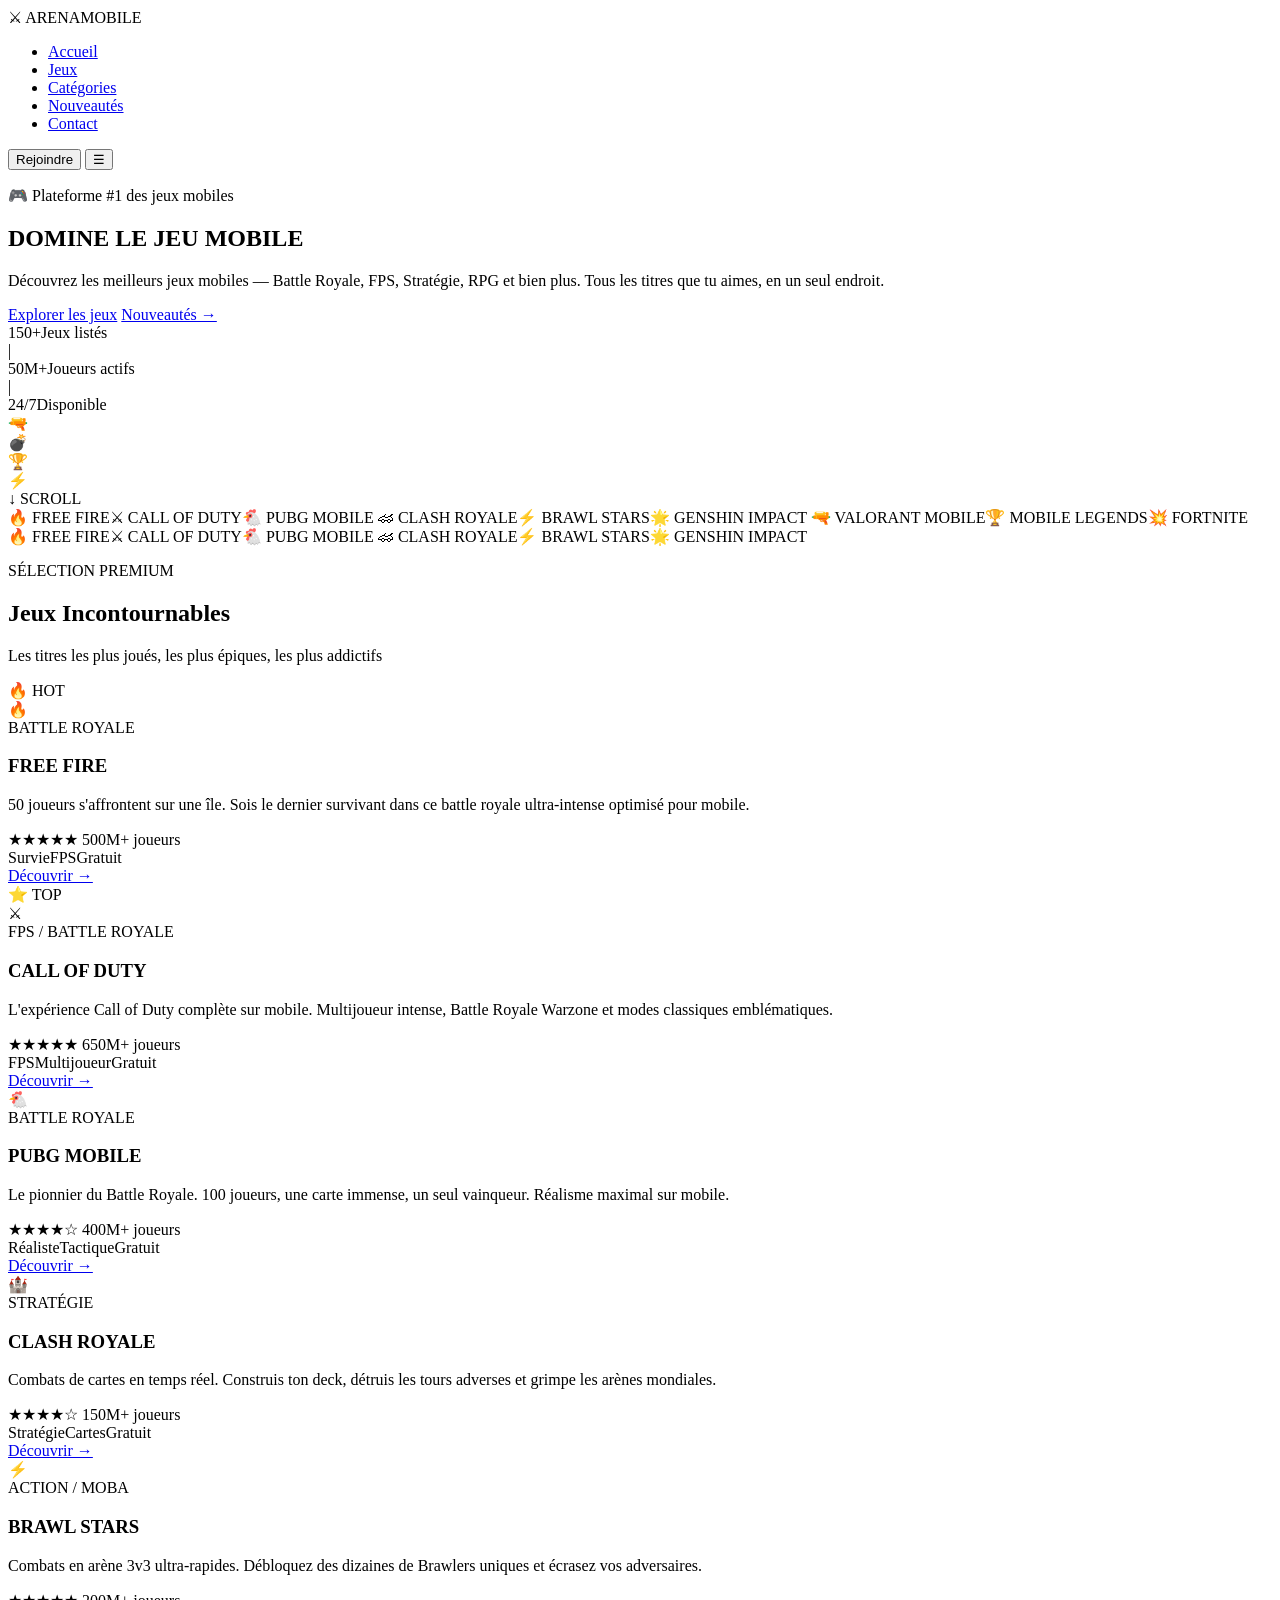
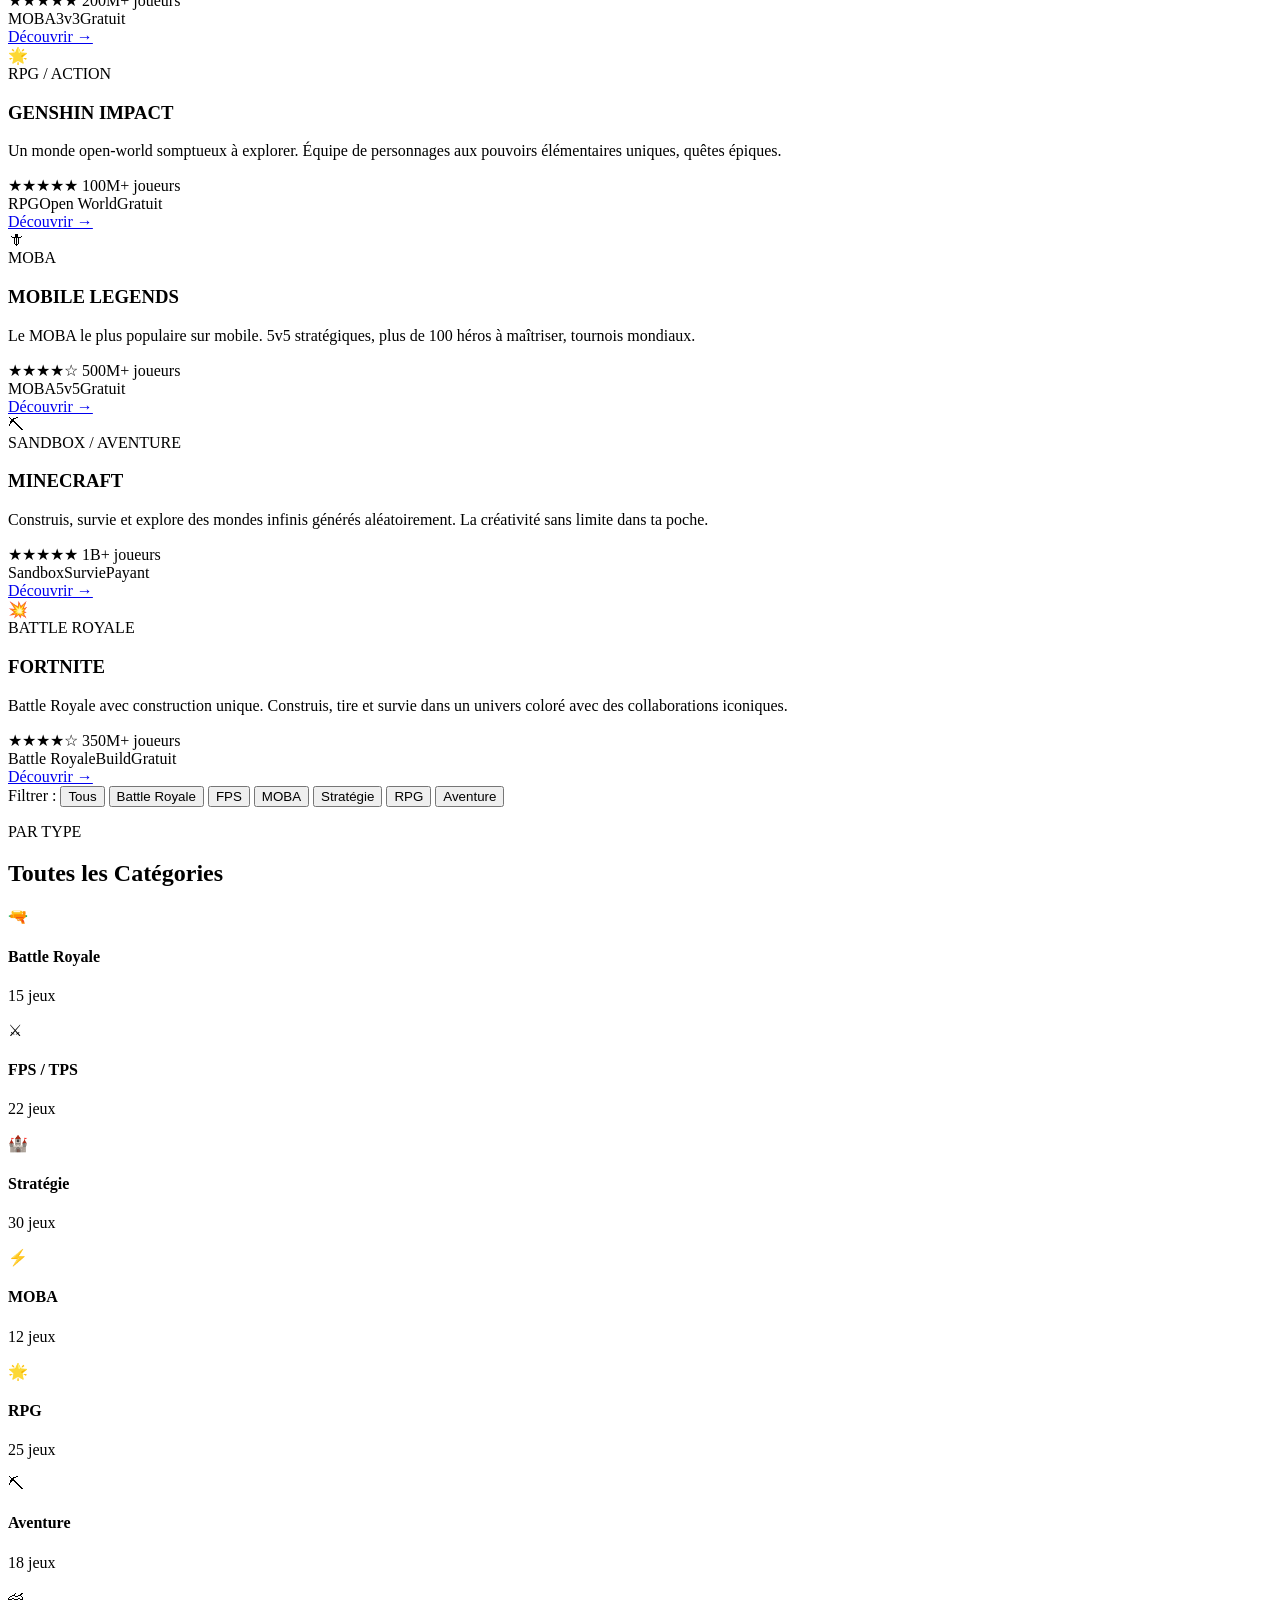
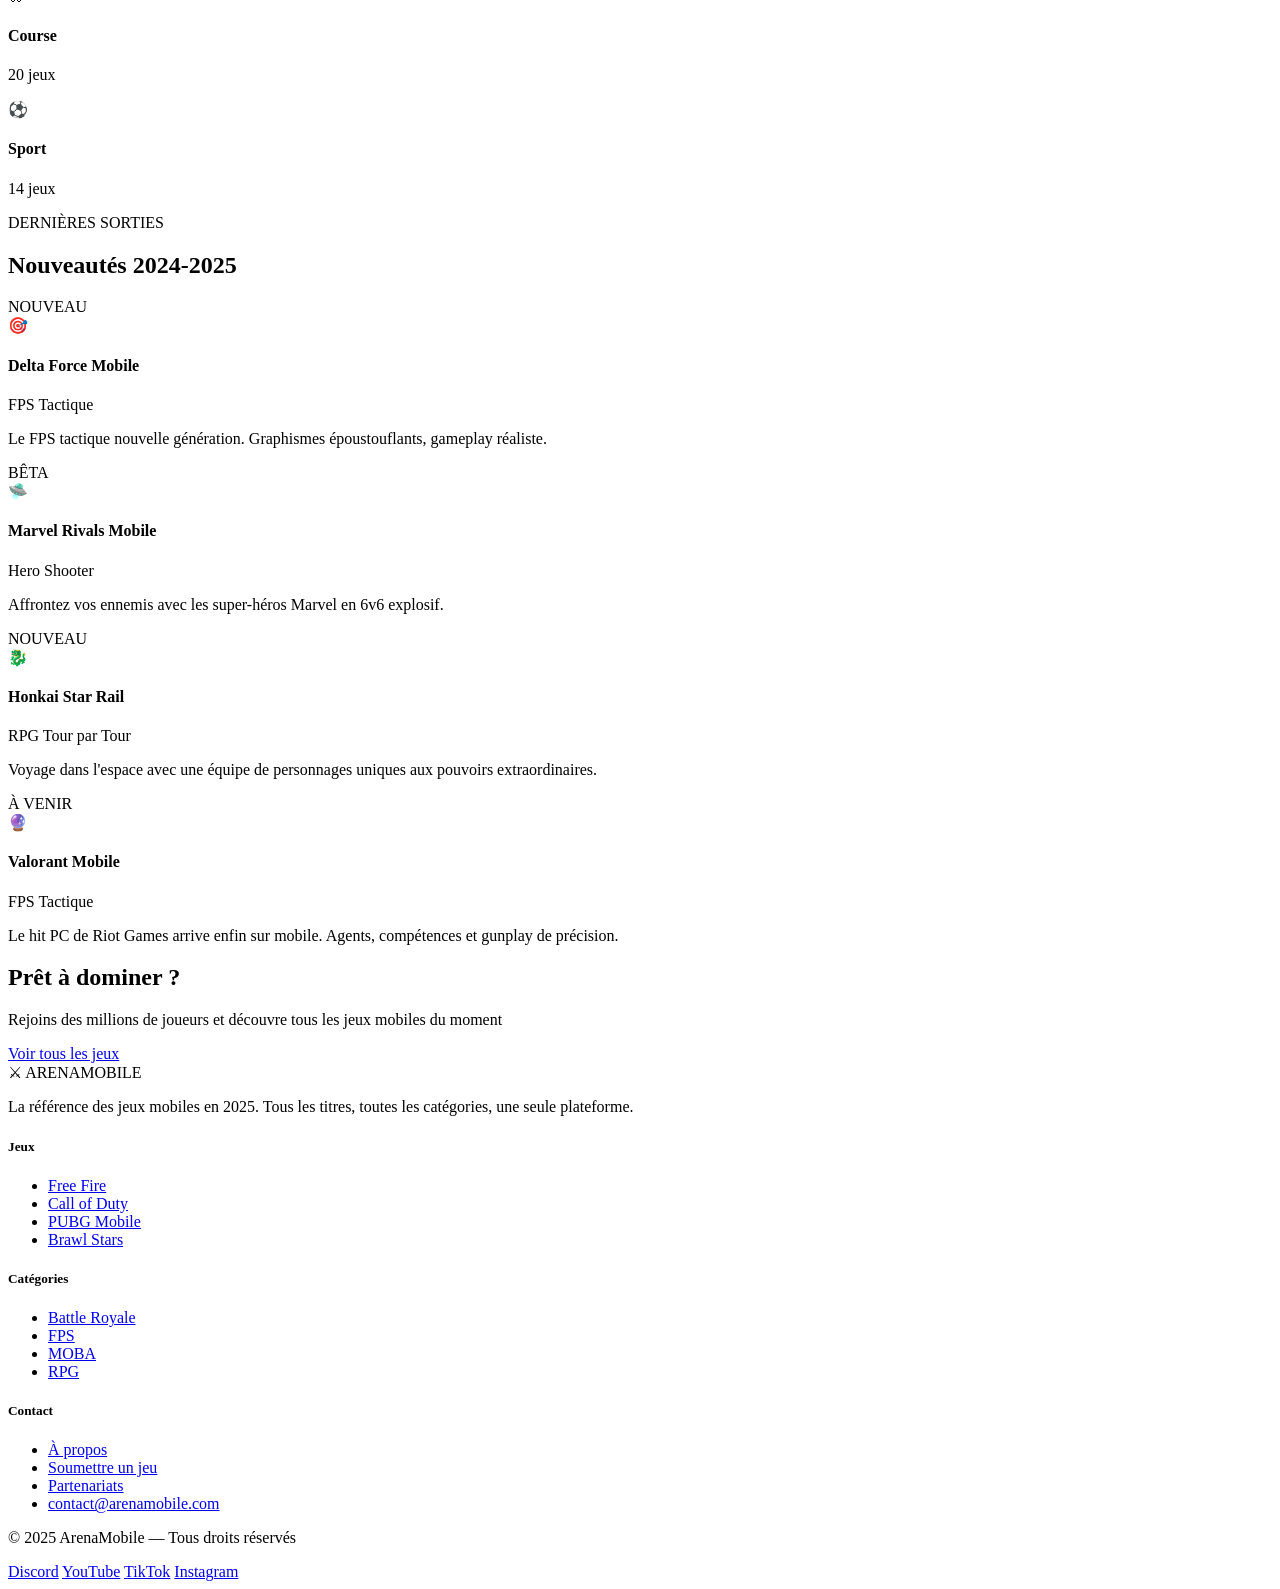
==== index.html @ 54f8cd31 "Create index.html" ====
<!DOCTYPE html>
<html lang="fr">
<head>
  <meta charset="UTF-8" />
  <meta name="viewport" content="width=device-width, initial-scale=1.0" />
  <title>ARENA MOBILE — Les Meilleurs Jeux Mobile</title>
  <link rel="stylesheet" href="style.css" />
  <link href="https://fonts.googleapis.com/css2?family=Bebas+Neue&family=Rajdhani:wght@400;600;700&family=Orbitron:wght@400;700;900&display=swap" rel="stylesheet" />
</head>
<body>

  <!-- NOISE OVERLAY -->
  <div class="noise"></div>

  <!-- NAV -->
  <nav class="navbar">
    <div class="nav-logo">
      <span class="logo-icon">⚔</span>
      <span class="logo-text">ARENA<span class="accent">MOBILE</span></span>
    </div>
    <ul class="nav-links">
      <li><a href="#accueil">Accueil</a></li>
      <li><a href="#jeux">Jeux</a></li>
      <li><a href="#categories">Catégories</a></li>
      <li><a href="#nouveautes">Nouveautés</a></li>
      <li><a href="#contact">Contact</a></li>
    </ul>
    <button class="nav-cta">Rejoindre</button>
    <button class="burger" onclick="toggleMenu()">☰</button>
  </nav>

  <!-- HERO -->
  <section class="hero" id="accueil">
    <div class="hero-bg-grid"></div>
    <div class="hero-scanlines"></div>
    <div class="hero-content">
      <p class="hero-tag">🎮 Plateforme #1 des jeux mobiles</p>
      <h1 class="hero-title">
        <span class="line1">DOMINE</span>
        <span class="line2">LE JEU</span>
        <span class="line3">MOBILE</span>
      </h1>
      <p class="hero-desc">
        Découvrez les meilleurs jeux mobiles — Battle Royale, FPS, Stratégie, RPG et bien plus. 
        Tous les titres que tu aimes, en un seul endroit.
      </p>
      <div class="hero-btns">
        <a href="#jeux" class="btn-primary">Explorer les jeux</a>
        <a href="#nouveautes" class="btn-secondary">Nouveautés →</a>
      </div>
      <div class="hero-stats">
        <div class="stat"><span class="stat-num">150+</span><span class="stat-label">Jeux listés</span></div>
        <div class="stat-sep">|</div>
        <div class="stat"><span class="stat-num">50M+</span><span class="stat-label">Joueurs actifs</span></div>
        <div class="stat-sep">|</div>
        <div class="stat"><span class="stat-num">24/7</span><span class="stat-label">Disponible</span></div>
      </div>
    </div>
    <div class="hero-visual">
      <div class="glitch-circle">
        <div class="circle c1"></div>
        <div class="circle c2"></div>
        <div class="circle c3"></div>
        <div class="icon-orbit">🔫</div>
        <div class="icon-orbit i2">💣</div>
        <div class="icon-orbit i3">🏆</div>
        <div class="icon-orbit i4">⚡</div>
      </div>
    </div>
    <div class="scroll-hint">↓ SCROLL</div>
  </section>

  <!-- FEATURED BANNER -->
  <div class="featured-strip">
    <div class="strip-inner">
      <span>🔥 FREE FIRE</span><span>⚔ CALL OF DUTY</span><span>🐔 PUBG MOBILE</span>
      <span>🏎 CLASH ROYALE</span><span>⚡ BRAWL STARS</span><span>🌟 GENSHIN IMPACT</span>
      <span>🔫 VALORANT MOBILE</span><span>🏆 MOBILE LEGENDS</span><span>💥 FORTNITE</span>
      <span>🔥 FREE FIRE</span><span>⚔ CALL OF DUTY</span><span>🐔 PUBG MOBILE</span>
      <span>🏎 CLASH ROYALE</span><span>⚡ BRAWL STARS</span><span>🌟 GENSHIN IMPACT</span>
    </div>
  </div>

  <!-- JEUX VEDETTES -->
  <section class="games-section" id="jeux">
    <div class="section-header">
      <p class="section-tag">SÉLECTION PREMIUM</p>
      <h2 class="section-title">Jeux <span class="accent">Incontournables</span></h2>
      <p class="section-sub">Les titres les plus joués, les plus épiques, les plus addictifs</p>
    </div>

    <div class="games-grid">

      <!-- FREE FIRE -->
      <div class="game-card featured" data-genre="battle-royale">
        <div class="card-bg" style="--card-color: #ff6b00;"></div>
        <div class="card-badge">🔥 HOT</div>
        <div class="card-icon">🔥</div>
        <div class="card-genre-tag">BATTLE ROYALE</div>
        <h3 class="card-title">FREE FIRE</h3>
        <p class="card-desc">50 joueurs s'affrontent sur une île. Sois le dernier survivant dans ce battle royale ultra-intense optimisé pour mobile.</p>
        <div class="card-meta">
          <span class="rating">★★★★★</span>
          <span class="players">500M+ joueurs</span>
        </div>
        <div class="card-tags">
          <span>Survie</span><span>FPS</span><span>Gratuit</span>
        </div>
        <a href="#" class="card-btn">Découvrir →</a>
        <div class="card-glow"></div>
      </div>

      <!-- COD MOBILE -->
      <div class="game-card featured" data-genre="fps">
        <div class="card-bg" style="--card-color: #00b4ff;"></div>
        <div class="card-badge">⭐ TOP</div>
        <div class="card-icon">⚔</div>
        <div class="card-genre-tag">FPS / BATTLE ROYALE</div>
        <h3 class="card-title">CALL OF DUTY</h3>
        <p class="card-desc">L'expérience Call of Duty complète sur mobile. Multijoueur intense, Battle Royale Warzone et modes classiques emblématiques.</p>
        <div class="card-meta">
          <span class="rating">★★★★★</span>
          <span class="players">650M+ joueurs</span>
        </div>
        <div class="card-tags">
          <span>FPS</span><span>Multijoueur</span><span>Gratuit</span>
        </div>
        <a href="#" class="card-btn">Découvrir →</a>
        <div class="card-glow"></div>
      </div>

      <!-- PUBG MOBILE -->
      <div class="game-card" data-genre="battle-royale">
        <div class="card-bg" style="--card-color: #ffd700;"></div>
        <div class="card-icon">🐔</div>
        <div class="card-genre-tag">BATTLE ROYALE</div>
        <h3 class="card-title">PUBG MOBILE</h3>
        <p class="card-desc">Le pionnier du Battle Royale. 100 joueurs, une carte immense, un seul vainqueur. Réalisme maximal sur mobile.</p>
        <div class="card-meta">
          <span class="rating">★★★★☆</span>
          <span class="players">400M+ joueurs</span>
        </div>
        <div class="card-tags">
          <span>Réaliste</span><span>Tactique</span><span>Gratuit</span>
        </div>
        <a href="#" class="card-btn">Découvrir →</a>
        <div class="card-glow"></div>
      </div>

      <!-- CLASH ROYALE -->
      <div class="game-card" data-genre="strategie">
        <div class="card-bg" style="--card-color: #9b59b6;"></div>
        <div class="card-icon">🏰</div>
        <div class="card-genre-tag">STRATÉGIE</div>
        <h3 class="card-title">CLASH ROYALE</h3>
        <p class="card-desc">Combats de cartes en temps réel. Construis ton deck, détruis les tours adverses et grimpe les arènes mondiales.</p>
        <div class="card-meta">
          <span class="rating">★★★★☆</span>
          <span class="players">150M+ joueurs</span>
        </div>
        <div class="card-tags">
          <span>Stratégie</span><span>Cartes</span><span>Gratuit</span>
        </div>
        <a href="#" class="card-btn">Découvrir →</a>
        <div class="card-glow"></div>
      </div>

      <!-- BRAWL STARS -->
      <div class="game-card" data-genre="action">
        <div class="card-bg" style="--card-color: #e74c3c;"></div>
        <div class="card-icon">⚡</div>
        <div class="card-genre-tag">ACTION / MOBA</div>
        <h3 class="card-title">BRAWL STARS</h3>
        <p class="card-desc">Combats en arène 3v3 ultra-rapides. Débloquez des dizaines de Brawlers uniques et écrasez vos adversaires.</p>
        <div class="card-meta">
          <span class="rating">★★★★★</span>
          <span class="players">200M+ joueurs</span>
        </div>
        <div class="card-tags">
          <span>MOBA</span><span>3v3</span><span>Gratuit</span>
        </div>
        <a href="#" class="card-btn">Découvrir →</a>
        <div class="card-glow"></div>
      </div>

      <!-- GENSHIN IMPACT -->
      <div class="game-card" data-genre="rpg">
        <div class="card-bg" style="--card-color: #1abc9c;"></div>
        <div class="card-icon">🌟</div>
        <div class="card-genre-tag">RPG / ACTION</div>
        <h3 class="card-title">GENSHIN IMPACT</h3>
        <p class="card-desc">Un monde open-world somptueux à explorer. Équipe de personnages aux pouvoirs élémentaires uniques, quêtes épiques.</p>
        <div class="card-meta">
          <span class="rating">★★★★★</span>
          <span class="players">100M+ joueurs</span>
        </div>
        <div class="card-tags">
          <span>RPG</span><span>Open World</span><span>Gratuit</span>
        </div>
        <a href="#" class="card-btn">Découvrir →</a>
        <div class="card-glow"></div>
      </div>

      <!-- MOBILE LEGENDS -->
      <div class="game-card" data-genre="moba">
        <div class="card-bg" style="--card-color: #3498db;"></div>
        <div class="card-icon">🗡</div>
        <div class="card-genre-tag">MOBA</div>
        <h3 class="card-title">MOBILE LEGENDS</h3>
        <p class="card-desc">Le MOBA le plus populaire sur mobile. 5v5 stratégiques, plus de 100 héros à maîtriser, tournois mondiaux.</p>
        <div class="card-meta">
          <span class="rating">★★★★☆</span>
          <span class="players">500M+ joueurs</span>
        </div>
        <div class="card-tags">
          <span>MOBA</span><span>5v5</span><span>Gratuit</span>
        </div>
        <a href="#" class="card-btn">Découvrir →</a>
        <div class="card-glow"></div>
      </div>

      <!-- MINECRAFT -->
      <div class="game-card" data-genre="aventure">
        <div class="card-bg" style="--card-color: #27ae60;"></div>
        <div class="card-icon">⛏</div>
        <div class="card-genre-tag">SANDBOX / AVENTURE</div>
        <h3 class="card-title">MINECRAFT</h3>
        <p class="card-desc">Construis, survie et explore des mondes infinis générés aléatoirement. La créativité sans limite dans ta poche.</p>
        <div class="card-meta">
          <span class="rating">★★★★★</span>
          <span class="players">1B+ joueurs</span>
        </div>
        <div class="card-tags">
          <span>Sandbox</span><span>Survie</span><span>Payant</span>
        </div>
        <a href="#" class="card-btn">Découvrir →</a>
        <div class="card-glow"></div>
      </div>

      <!-- FORTNITE -->
      <div class="game-card" data-genre="battle-royale">
        <div class="card-bg" style="--card-color: #8e44ad;"></div>
        <div class="card-icon">💥</div>
        <div class="card-genre-tag">BATTLE ROYALE</div>
        <h3 class="card-title">FORTNITE</h3>
        <p class="card-desc">Battle Royale avec construction unique. Construis, tire et survie dans un univers coloré avec des collaborations iconiques.</p>
        <div class="card-meta">
          <span class="rating">★★★★☆</span>
          <span class="players">350M+ joueurs</span>
        </div>
        <div class="card-tags">
          <span>Battle Royale</span><span>Build</span><span>Gratuit</span>
        </div>
        <a href="#" class="card-btn">Découvrir →</a>
        <div class="card-glow"></div>
      </div>

    </div>

    <!-- FILTRE PAR GENRE -->
    <div class="filter-bar" id="categories">
      <span class="filter-label">Filtrer :</span>
      <button class="filter-btn active" onclick="filterGames('all')">Tous</button>
      <button class="filter-btn" onclick="filterGames('battle-royale')">Battle Royale</button>
      <button class="filter-btn" onclick="filterGames('fps')">FPS</button>
      <button class="filter-btn" onclick="filterGames('moba')">MOBA</button>
      <button class="filter-btn" onclick="filterGames('strategie')">Stratégie</button>
      <button class="filter-btn" onclick="filterGames('rpg')">RPG</button>
      <button class="filter-btn" onclick="filterGames('aventure')">Aventure</button>
    </div>
  </section>

  <!-- CATEGORIES SECTION -->
  <section class="categories-section">
    <div class="section-header">
      <p class="section-tag">PAR TYPE</p>
      <h2 class="section-title">Toutes les <span class="accent">Catégories</span></h2>
    </div>
    <div class="cat-grid">
      <div class="cat-card" style="--cat-color: #ff6b00;">
        <span class="cat-icon">🔫</span>
        <h4>Battle Royale</h4>
        <p>15 jeux</p>
      </div>
      <div class="cat-card" style="--cat-color: #00b4ff;">
        <span class="cat-icon">⚔</span>
        <h4>FPS / TPS</h4>
        <p>22 jeux</p>
      </div>
      <div class="cat-card" style="--cat-color: #9b59b6;">
        <span class="cat-icon">🏰</span>
        <h4>Stratégie</h4>
        <p>30 jeux</p>
      </div>
      <div class="cat-card" style="--cat-color: #e74c3c;">
        <span class="cat-icon">⚡</span>
        <h4>MOBA</h4>
        <p>12 jeux</p>
      </div>
      <div class="cat-card" style="--cat-color: #1abc9c;">
        <span class="cat-icon">🌟</span>
        <h4>RPG</h4>
        <p>25 jeux</p>
      </div>
      <div class="cat-card" style="--cat-color: #27ae60;">
        <span class="cat-icon">⛏</span>
        <h4>Aventure</h4>
        <p>18 jeux</p>
      </div>
      <div class="cat-card" style="--cat-color: #f39c12;">
        <span class="cat-icon">🏎</span>
        <h4>Course</h4>
        <p>20 jeux</p>
      </div>
      <div class="cat-card" style="--cat-color: #e67e22;">
        <span class="cat-icon">⚽</span>
        <h4>Sport</h4>
        <p>14 jeux</p>
      </div>
    </div>
  </section>

  <!-- NOUVEAUTES -->
  <section class="new-section" id="nouveautes">
    <div class="section-header">
      <p class="section-tag">DERNIÈRES SORTIES</p>
      <h2 class="section-title">Nouveautés <span class="accent">2024-2025</span></h2>
    </div>
    <div class="new-grid">
      <div class="new-card">
        <div class="new-label">NOUVEAU</div>
        <div class="new-icon">🎯</div>
        <div class="new-info">
          <h4>Delta Force Mobile</h4>
          <span class="new-genre">FPS Tactique</span>
          <p>Le FPS tactique nouvelle génération. Graphismes époustouflants, gameplay réaliste.</p>
        </div>
      </div>
      <div class="new-card">
        <div class="new-label">BÊTA</div>
        <div class="new-icon">🛸</div>
        <div class="new-info">
          <h4>Marvel Rivals Mobile</h4>
          <span class="new-genre">Hero Shooter</span>
          <p>Affrontez vos ennemis avec les super-héros Marvel en 6v6 explosif.</p>
        </div>
      </div>
      <div class="new-card">
        <div class="new-label">NOUVEAU</div>
        <div class="new-icon">🐉</div>
        <div class="new-info">
          <h4>Honkai Star Rail</h4>
          <span class="new-genre">RPG Tour par Tour</span>
          <p>Voyage dans l'espace avec une équipe de personnages uniques aux pouvoirs extraordinaires.</p>
        </div>
      </div>
      <div class="new-card">
        <div class="new-label">À VENIR</div>
        <div class="new-icon">🔮</div>
        <div class="new-info">
          <h4>Valorant Mobile</h4>
          <span class="new-genre">FPS Tactique</span>
          <p>Le hit PC de Riot Games arrive enfin sur mobile. Agents, compétences et gunplay de précision.</p>
        </div>
      </div>
    </div>
  </section>

  <!-- CTA BANNER -->
  <section class="cta-section">
    <div class="cta-bg"></div>
    <div class="cta-content">
      <h2>Prêt à dominer ?</h2>
      <p>Rejoins des millions de joueurs et découvre tous les jeux mobiles du moment</p>
      <a href="#jeux" class="btn-primary large">Voir tous les jeux</a>
    </div>
  </section>

  <!-- FOOTER -->
  <footer class="footer" id="contact">
    <div class="footer-content">
      <div class="footer-brand">
        <div class="nav-logo">
          <span class="logo-icon">⚔</span>
          <span class="logo-text">ARENA<span class="accent">MOBILE</span></span>
        </div>
        <p>La référence des jeux mobiles en 2025. Tous les titres, toutes les catégories, une seule plateforme.</p>
      </div>
      <div class="footer-links">
        <h5>Jeux</h5>
        <ul>
          <li><a href="#">Free Fire</a></li>
          <li><a href="#">Call of Duty</a></li>
          <li><a href="#">PUBG Mobile</a></li>
          <li><a href="#">Brawl Stars</a></li>
        </ul>
      </div>
      <div class="footer-links">
        <h5>Catégories</h5>
        <ul>
          <li><a href="#">Battle Royale</a></li>
          <li><a href="#">FPS</a></li>
          <li><a href="#">MOBA</a></li>
          <li><a href="#">RPG</a></li>
        </ul>
      </div>
      <div class="footer-links">
        <h5>Contact</h5>
        <ul>
          <li><a href="#">À propos</a></li>
          <li><a href="#">Soumettre un jeu</a></li>
          <li><a href="#">Partenariats</a></li>
          <li><a href="mailto:contact@arenamobile.com">contact@arenamobile.com</a></li>
        </ul>
      </div>
    </div>
    <div class="footer-bottom">
      <p>© 2025 ArenaMobile — Tous droits réservés</p>
      <div class="social-links">
        <a href="#">Discord</a>
        <a href="#">YouTube</a>
        <a href="#">TikTok</a>
        <a href="#">Instagram</a>
      </div>
    </div>
  </footer>

  <script src="script.js"></script>
</body>
</html>
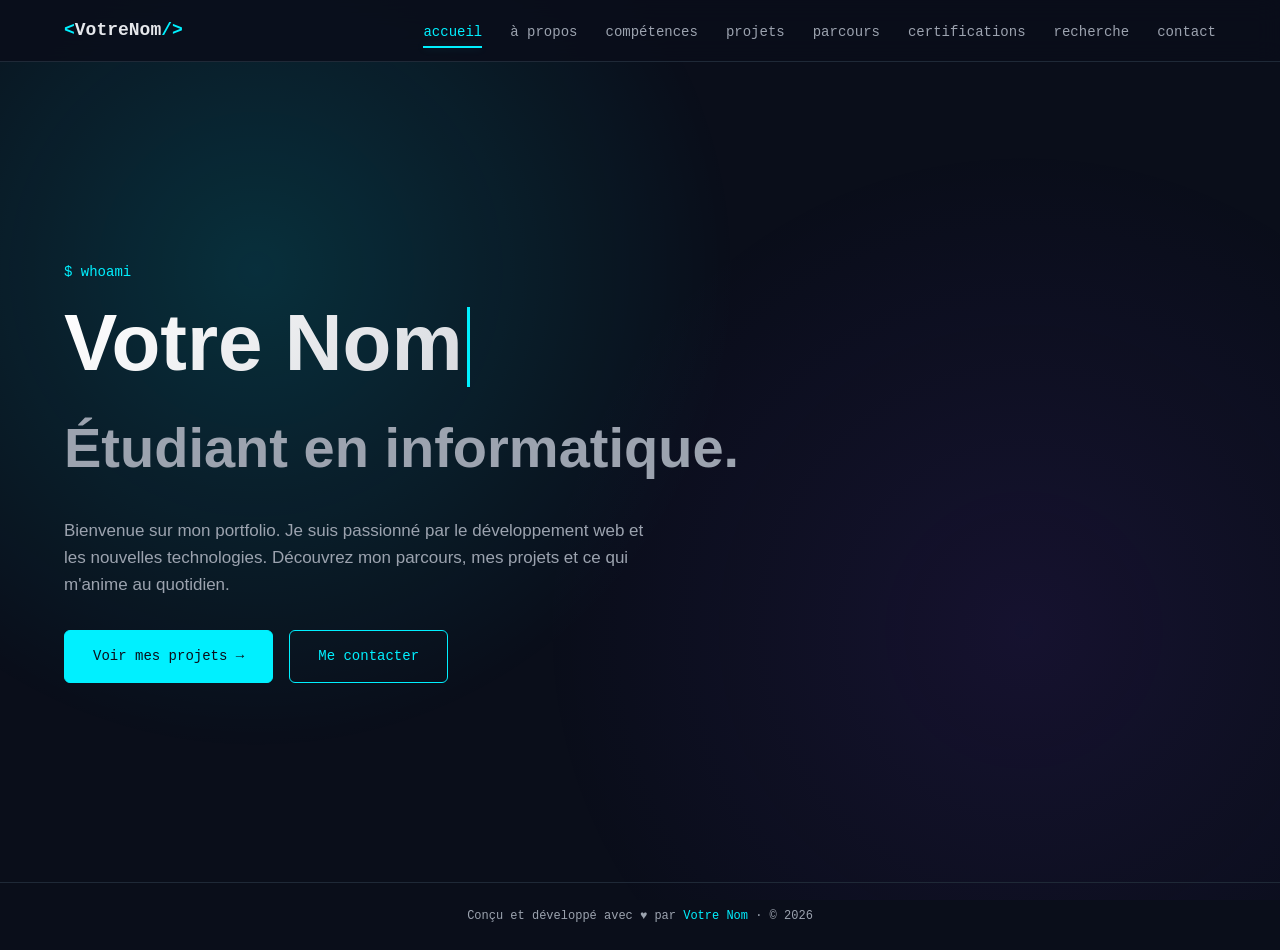
==== commit 219f4bd8: "Add files via upload" ====
--- a/index.html
+++ b/index.html
@@ -1,430 +1,48 @@
 <!DOCTYPE html>
 <html lang="fr">
 <head>
-  <meta charset="UTF-8" />
-  <meta name="viewport" content="width=device-width, initial-scale=1.0" />
-  <title>ARENA MOBILE — Les Meilleurs Jeux Mobile</title>
-  <link rel="stylesheet" href="style.css" />
-  <link href="https://fonts.googleapis.com/css2?family=Bebas+Neue&family=Rajdhani:wght@400;600;700&family=Orbitron:wght@400;700;900&display=swap" rel="stylesheet" />
+<meta charset="UTF-8">
+<meta name="viewport" content="width=device-width, initial-scale=1.0">
+<title>Votre Nom — Portfolio</title>
+<meta name="description" content="Portfolio étudiant — développement, projets, compétences">
+<link rel="stylesheet" href="style.css">
 </head>
 <body>
 
-  <!-- NOISE OVERLAY -->
-  <div class="noise"></div>
+<nav>
+  <div class="nav-container">
+    <a href="index.html" class="logo">&lt;<span>VotreNom</span>/&gt;</a>
+    <ul class="nav-links">
+      <li><a href="index.html">accueil</a></li>
+      <li><a href="about.html">à propos</a></li>
+      <li><a href="skills.html">compétences</a></li>
+      <li><a href="projects.html">projets</a></li>
+      <li><a href="experience.html">parcours</a></li>
+      <li><a href="certifications.html">certifications</a></li>
+      <li><a href="search.html">recherche</a></li>
+      <li><a href="contact.html">contact</a></li>
+    </ul>
+    <button class="menu-toggle">☰</button>
+  </div>
+</nav>
 
-  <!-- NAV -->
-  <nav class="navbar">
-    <div class="nav-logo">
-      <span class="logo-icon">⚔</span>
-      <span class="logo-text">ARENA<span class="accent">MOBILE</span></span>
-    </div>
-    <ul class="nav-links">
-      <li><a href="#accueil">Accueil</a></li>
-      <li><a href="#jeux">Jeux</a></li>
-      <li><a href="#categories">Catégories</a></li>
-      <li><a href="#nouveautes">Nouveautés</a></li>
-      <li><a href="#contact">Contact</a></li>
-    </ul>
-    <button class="nav-cta">Rejoindre</button>
-    <button class="burger" onclick="toggleMenu()">☰</button>
-  </nav>
-
-  <!-- HERO -->
-  <section class="hero" id="accueil">
-    <div class="hero-bg-grid"></div>
-    <div class="hero-scanlines"></div>
-    <div class="hero-content">
-      <p class="hero-tag">🎮 Plateforme #1 des jeux mobiles</p>
-      <h1 class="hero-title">
-        <span class="line1">DOMINE</span>
-        <span class="line2">LE JEU</span>
-        <span class="line3">MOBILE</span>
-      </h1>
-      <p class="hero-desc">
-        Découvrez les meilleurs jeux mobiles — Battle Royale, FPS, Stratégie, RPG et bien plus. 
-        Tous les titres que tu aimes, en un seul endroit.
-      </p>
-      <div class="hero-btns">
-        <a href="#jeux" class="btn-primary">Explorer les jeux</a>
-        <a href="#nouveautes" class="btn-secondary">Nouveautés →</a>
-      </div>
-      <div class="hero-stats">
-        <div class="stat"><span class="stat-num">150+</span><span class="stat-label">Jeux listés</span></div>
-        <div class="stat-sep">|</div>
-        <div class="stat"><span class="stat-num">50M+</span><span class="stat-label">Joueurs actifs</span></div>
-        <div class="stat-sep">|</div>
-        <div class="stat"><span class="stat-num">24/7</span><span class="stat-label">Disponible</span></div>
-      </div>
-    </div>
-    <div class="hero-visual">
-      <div class="glitch-circle">
-        <div class="circle c1"></div>
-        <div class="circle c2"></div>
-        <div class="circle c3"></div>
-        <div class="icon-orbit">🔫</div>
-        <div class="icon-orbit i2">💣</div>
-        <div class="icon-orbit i3">🏆</div>
-        <div class="icon-orbit i4">⚡</div>
-      </div>
-    </div>
-    <div class="scroll-hint">↓ SCROLL</div>
-  </section>
-
-  <!-- FEATURED BANNER -->
-  <div class="featured-strip">
-    <div class="strip-inner">
-      <span>🔥 FREE FIRE</span><span>⚔ CALL OF DUTY</span><span>🐔 PUBG MOBILE</span>
-      <span>🏎 CLASH ROYALE</span><span>⚡ BRAWL STARS</span><span>🌟 GENSHIN IMPACT</span>
-      <span>🔫 VALORANT MOBILE</span><span>🏆 MOBILE LEGENDS</span><span>💥 FORTNITE</span>
-      <span>🔥 FREE FIRE</span><span>⚔ CALL OF DUTY</span><span>🐔 PUBG MOBILE</span>
-      <span>🏎 CLASH ROYALE</span><span>⚡ BRAWL STARS</span><span>🌟 GENSHIN IMPACT</span>
-    </div>
-  </div>
-
-  <!-- JEUX VEDETTES -->
-  <section class="games-section" id="jeux">
-    <div class="section-header">
-      <p class="section-tag">SÉLECTION PREMIUM</p>
-      <h2 class="section-title">Jeux <span class="accent">Incontournables</span></h2>
-      <p class="section-sub">Les titres les plus joués, les plus épiques, les plus addictifs</p>
-    </div>
-
-    <div class="games-grid">
-
-      <!-- FREE FIRE -->
-      <div class="game-card featured" data-genre="battle-royale">
-        <div class="card-bg" style="--card-color: #ff6b00;"></div>
-        <div class="card-badge">🔥 HOT</div>
-        <div class="card-icon">🔥</div>
-        <div class="card-genre-tag">BATTLE ROYALE</div>
-        <h3 class="card-title">FREE FIRE</h3>
-        <p class="card-desc">50 joueurs s'affrontent sur une île. Sois le dernier survivant dans ce battle royale ultra-intense optimisé pour mobile.</p>
-        <div class="card-meta">
-          <span class="rating">★★★★★</span>
-          <span class="players">500M+ joueurs</span>
-        </div>
-        <div class="card-tags">
-          <span>Survie</span><span>FPS</span><span>Gratuit</span>
-        </div>
-        <a href="#" class="card-btn">Découvrir →</a>
-        <div class="card-glow"></div>
-      </div>
-
-      <!-- COD MOBILE -->
-      <div class="game-card featured" data-genre="fps">
-        <div class="card-bg" style="--card-color: #00b4ff;"></div>
-        <div class="card-badge">⭐ TOP</div>
-        <div class="card-icon">⚔</div>
-        <div class="card-genre-tag">FPS / BATTLE ROYALE</div>
-        <h3 class="card-title">CALL OF DUTY</h3>
-        <p class="card-desc">L'expérience Call of Duty complète sur mobile. Multijoueur intense, Battle Royale Warzone et modes classiques emblématiques.</p>
-        <div class="card-meta">
-          <span class="rating">★★★★★</span>
-          <span class="players">650M+ joueurs</span>
-        </div>
-        <div class="card-tags">
-          <span>FPS</span><span>Multijoueur</span><span>Gratuit</span>
-        </div>
-        <a href="#" class="card-btn">Découvrir →</a>
-        <div class="card-glow"></div>
-      </div>
-
-      <!-- PUBG MOBILE -->
-      <div class="game-card" data-genre="battle-royale">
-        <div class="card-bg" style="--card-color: #ffd700;"></div>
-        <div class="card-icon">🐔</div>
-        <div class="card-genre-tag">BATTLE ROYALE</div>
-        <h3 class="card-title">PUBG MOBILE</h3>
-        <p class="card-desc">Le pionnier du Battle Royale. 100 joueurs, une carte immense, un seul vainqueur. Réalisme maximal sur mobile.</p>
-        <div class="card-meta">
-          <span class="rating">★★★★☆</span>
-          <span class="players">400M+ joueurs</span>
-        </div>
-        <div class="card-tags">
-          <span>Réaliste</span><span>Tactique</span><span>Gratuit</span>
-        </div>
-        <a href="#" class="card-btn">Découvrir →</a>
-        <div class="card-glow"></div>
-      </div>
-
-      <!-- CLASH ROYALE -->
-      <div class="game-card" data-genre="strategie">
-        <div class="card-bg" style="--card-color: #9b59b6;"></div>
-        <div class="card-icon">🏰</div>
-        <div class="card-genre-tag">STRATÉGIE</div>
-        <h3 class="card-title">CLASH ROYALE</h3>
-        <p class="card-desc">Combats de cartes en temps réel. Construis ton deck, détruis les tours adverses et grimpe les arènes mondiales.</p>
-        <div class="card-meta">
-          <span class="rating">★★★★☆</span>
-          <span class="players">150M+ joueurs</span>
-        </div>
-        <div class="card-tags">
-          <span>Stratégie</span><span>Cartes</span><span>Gratuit</span>
-        </div>
-        <a href="#" class="card-btn">Découvrir →</a>
-        <div class="card-glow"></div>
-      </div>
-
-      <!-- BRAWL STARS -->
-      <div class="game-card" data-genre="action">
-        <div class="card-bg" style="--card-color: #e74c3c;"></div>
-        <div class="card-icon">⚡</div>
-        <div class="card-genre-tag">ACTION / MOBA</div>
-        <h3 class="card-title">BRAWL STARS</h3>
-        <p class="card-desc">Combats en arène 3v3 ultra-rapides. Débloquez des dizaines de Brawlers uniques et écrasez vos adversaires.</p>
-        <div class="card-meta">
-          <span class="rating">★★★★★</span>
-          <span class="players">200M+ joueurs</span>
-        </div>
-        <div class="card-tags">
-          <span>MOBA</span><span>3v3</span><span>Gratuit</span>
-        </div>
-        <a href="#" class="card-btn">Découvrir →</a>
-        <div class="card-glow"></div>
-      </div>
-
-      <!-- GENSHIN IMPACT -->
-      <div class="game-card" data-genre="rpg">
-        <div class="card-bg" style="--card-color: #1abc9c;"></div>
-        <div class="card-icon">🌟</div>
-        <div class="card-genre-tag">RPG / ACTION</div>
-        <h3 class="card-title">GENSHIN IMPACT</h3>
-        <p class="card-desc">Un monde open-world somptueux à explorer. Équipe de personnages aux pouvoirs élémentaires uniques, quêtes épiques.</p>
-        <div class="card-meta">
-          <span class="rating">★★★★★</span>
-          <span class="players">100M+ joueurs</span>
-        </div>
-        <div class="card-tags">
-          <span>RPG</span><span>Open World</span><span>Gratuit</span>
-        </div>
-        <a href="#" class="card-btn">Découvrir →</a>
-        <div class="card-glow"></div>
-      </div>
-
-      <!-- MOBILE LEGENDS -->
-      <div class="game-card" data-genre="moba">
-        <div class="card-bg" style="--card-color: #3498db;"></div>
-        <div class="card-icon">🗡</div>
-        <div class="card-genre-tag">MOBA</div>
-        <h3 class="card-title">MOBILE LEGENDS</h3>
-        <p class="card-desc">Le MOBA le plus populaire sur mobile. 5v5 stratégiques, plus de 100 héros à maîtriser, tournois mondiaux.</p>
-        <div class="card-meta">
-          <span class="rating">★★★★☆</span>
-          <span class="players">500M+ joueurs</span>
-        </div>
-        <div class="card-tags">
-          <span>MOBA</span><span>5v5</span><span>Gratuit</span>
-        </div>
-        <a href="#" class="card-btn">Découvrir →</a>
-        <div class="card-glow"></div>
-      </div>
-
-      <!-- MINECRAFT -->
-      <div class="game-card" data-genre="aventure">
-        <div class="card-bg" style="--card-color: #27ae60;"></div>
-        <div class="card-icon">⛏</div>
-        <div class="card-genre-tag">SANDBOX / AVENTURE</div>
-        <h3 class="card-title">MINECRAFT</h3>
-        <p class="card-desc">Construis, survie et explore des mondes infinis générés aléatoirement. La créativité sans limite dans ta poche.</p>
-        <div class="card-meta">
-          <span class="rating">★★★★★</span>
-          <span class="players">1B+ joueurs</span>
-        </div>
-        <div class="card-tags">
-          <span>Sandbox</span><span>Survie</span><span>Payant</span>
-        </div>
-        <a href="#" class="card-btn">Découvrir →</a>
-        <div class="card-glow"></div>
-      </div>
-
-      <!-- FORTNITE -->
-      <div class="game-card" data-genre="battle-royale">
-        <div class="card-bg" style="--card-color: #8e44ad;"></div>
-        <div class="card-icon">💥</div>
-        <div class="card-genre-tag">BATTLE ROYALE</div>
-        <h3 class="card-title">FORTNITE</h3>
-        <p class="card-desc">Battle Royale avec construction unique. Construis, tire et survie dans un univers coloré avec des collaborations iconiques.</p>
-        <div class="card-meta">
-          <span class="rating">★★★★☆</span>
-          <span class="players">350M+ joueurs</span>
-        </div>
-        <div class="card-tags">
-          <span>Battle Royale</span><span>Build</span><span>Gratuit</span>
-        </div>
-        <a href="#" class="card-btn">Découvrir →</a>
-        <div class="card-glow"></div>
-      </div>
-
-    </div>
-
-    <!-- FILTRE PAR GENRE -->
-    <div class="filter-bar" id="categories">
-      <span class="filter-label">Filtrer :</span>
-      <button class="filter-btn active" onclick="filterGames('all')">Tous</button>
-      <button class="filter-btn" onclick="filterGames('battle-royale')">Battle Royale</button>
-      <button class="filter-btn" onclick="filterGames('fps')">FPS</button>
-      <button class="filter-btn" onclick="filterGames('moba')">MOBA</button>
-      <button class="filter-btn" onclick="filterGames('strategie')">Stratégie</button>
-      <button class="filter-btn" onclick="filterGames('rpg')">RPG</button>
-      <button class="filter-btn" onclick="filterGames('aventure')">Aventure</button>
+<main>
+  <section class="hero">
+    <div class="hero-greeting">$ whoami</div>
+    <h1>Votre Nom<span class="cursor"></span></h1>
+    <h2>Étudiant en informatique.</h2>
+    <p>Bienvenue sur mon portfolio. Je suis passionné par le développement web et les nouvelles technologies. Découvrez mon parcours, mes projets et ce qui m'anime au quotidien.</p>
+    <div class="hero-buttons">
+      <a href="projects.html" class="btn btn-primary">Voir mes projets →</a>
+      <a href="contact.html" class="btn">Me contacter</a>
     </div>
   </section>
+</main>
 
-  <!-- CATEGORIES SECTION -->
-  <section class="categories-section">
-    <div class="section-header">
-      <p class="section-tag">PAR TYPE</p>
-      <h2 class="section-title">Toutes les <span class="accent">Catégories</span></h2>
-    </div>
-    <div class="cat-grid">
-      <div class="cat-card" style="--cat-color: #ff6b00;">
-        <span class="cat-icon">🔫</span>
-        <h4>Battle Royale</h4>
-        <p>15 jeux</p>
-      </div>
-      <div class="cat-card" style="--cat-color: #00b4ff;">
-        <span class="cat-icon">⚔</span>
-        <h4>FPS / TPS</h4>
-        <p>22 jeux</p>
-      </div>
-      <div class="cat-card" style="--cat-color: #9b59b6;">
-        <span class="cat-icon">🏰</span>
-        <h4>Stratégie</h4>
-        <p>30 jeux</p>
-      </div>
-      <div class="cat-card" style="--cat-color: #e74c3c;">
-        <span class="cat-icon">⚡</span>
-        <h4>MOBA</h4>
-        <p>12 jeux</p>
-      </div>
-      <div class="cat-card" style="--cat-color: #1abc9c;">
-        <span class="cat-icon">🌟</span>
-        <h4>RPG</h4>
-        <p>25 jeux</p>
-      </div>
-      <div class="cat-card" style="--cat-color: #27ae60;">
-        <span class="cat-icon">⛏</span>
-        <h4>Aventure</h4>
-        <p>18 jeux</p>
-      </div>
-      <div class="cat-card" style="--cat-color: #f39c12;">
-        <span class="cat-icon">🏎</span>
-        <h4>Course</h4>
-        <p>20 jeux</p>
-      </div>
-      <div class="cat-card" style="--cat-color: #e67e22;">
-        <span class="cat-icon">⚽</span>
-        <h4>Sport</h4>
-        <p>14 jeux</p>
-      </div>
-    </div>
-  </section>
+<footer>
+  Conçu et développé avec ♥ par <a href="index.html">Votre Nom</a> · © 2026
+</footer>
 
-  <!-- NOUVEAUTES -->
-  <section class="new-section" id="nouveautes">
-    <div class="section-header">
-      <p class="section-tag">DERNIÈRES SORTIES</p>
-      <h2 class="section-title">Nouveautés <span class="accent">2024-2025</span></h2>
-    </div>
-    <div class="new-grid">
-      <div class="new-card">
-        <div class="new-label">NOUVEAU</div>
-        <div class="new-icon">🎯</div>
-        <div class="new-info">
-          <h4>Delta Force Mobile</h4>
-          <span class="new-genre">FPS Tactique</span>
-          <p>Le FPS tactique nouvelle génération. Graphismes époustouflants, gameplay réaliste.</p>
-        </div>
-      </div>
-      <div class="new-card">
-        <div class="new-label">BÊTA</div>
-        <div class="new-icon">🛸</div>
-        <div class="new-info">
-          <h4>Marvel Rivals Mobile</h4>
-          <span class="new-genre">Hero Shooter</span>
-          <p>Affrontez vos ennemis avec les super-héros Marvel en 6v6 explosif.</p>
-        </div>
-      </div>
-      <div class="new-card">
-        <div class="new-label">NOUVEAU</div>
-        <div class="new-icon">🐉</div>
-        <div class="new-info">
-          <h4>Honkai Star Rail</h4>
-          <span class="new-genre">RPG Tour par Tour</span>
-          <p>Voyage dans l'espace avec une équipe de personnages uniques aux pouvoirs extraordinaires.</p>
-        </div>
-      </div>
-      <div class="new-card">
-        <div class="new-label">À VENIR</div>
-        <div class="new-icon">🔮</div>
-        <div class="new-info">
-          <h4>Valorant Mobile</h4>
-          <span class="new-genre">FPS Tactique</span>
-          <p>Le hit PC de Riot Games arrive enfin sur mobile. Agents, compétences et gunplay de précision.</p>
-        </div>
-      </div>
-    </div>
-  </section>
-
-  <!-- CTA BANNER -->
-  <section class="cta-section">
-    <div class="cta-bg"></div>
-    <div class="cta-content">
-      <h2>Prêt à dominer ?</h2>
-      <p>Rejoins des millions de joueurs et découvre tous les jeux mobiles du moment</p>
-      <a href="#jeux" class="btn-primary large">Voir tous les jeux</a>
-    </div>
-  </section>
-
-  <!-- FOOTER -->
-  <footer class="footer" id="contact">
-    <div class="footer-content">
-      <div class="footer-brand">
-        <div class="nav-logo">
-          <span class="logo-icon">⚔</span>
-          <span class="logo-text">ARENA<span class="accent">MOBILE</span></span>
-        </div>
-        <p>La référence des jeux mobiles en 2025. Tous les titres, toutes les catégories, une seule plateforme.</p>
-      </div>
-      <div class="footer-links">
-        <h5>Jeux</h5>
-        <ul>
-          <li><a href="#">Free Fire</a></li>
-          <li><a href="#">Call of Duty</a></li>
-          <li><a href="#">PUBG Mobile</a></li>
-          <li><a href="#">Brawl Stars</a></li>
-        </ul>
-      </div>
-      <div class="footer-links">
-        <h5>Catégories</h5>
-        <ul>
-          <li><a href="#">Battle Royale</a></li>
-          <li><a href="#">FPS</a></li>
-          <li><a href="#">MOBA</a></li>
-          <li><a href="#">RPG</a></li>
-        </ul>
-      </div>
-      <div class="footer-links">
-        <h5>Contact</h5>
-        <ul>
-          <li><a href="#">À propos</a></li>
-          <li><a href="#">Soumettre un jeu</a></li>
-          <li><a href="#">Partenariats</a></li>
-          <li><a href="mailto:contact@arenamobile.com">contact@arenamobile.com</a></li>
-        </ul>
-      </div>
-    </div>
-    <div class="footer-bottom">
-      <p>© 2025 ArenaMobile — Tous droits réservés</p>
-      <div class="social-links">
-        <a href="#">Discord</a>
-        <a href="#">YouTube</a>
-        <a href="#">TikTok</a>
-        <a href="#">Instagram</a>
-      </div>
-    </div>
-  </footer>
-
-  <script src="script.js"></script>
+<script src="script.js"></script>
 </body>
 </html>
--- a/style.css
+++ b/style.css
@@ -0,0 +1,670 @@
+/* ---------- RESET & BASE ---------- */
+* { box-sizing: border-box; margin: 0; padding: 0; }
+:root {
+  --bg: #0a0e1a;
+  --bg-soft: #111827;
+  --bg-card: #151b2c;
+  --border: #1f2937;
+  --text: #e5e7eb;
+  --text-dim: #9ca3af;
+  --accent: #00f0ff;
+  --accent-2: #7c3aed;
+  --accent-glow: rgba(0, 240, 255, 0.15);
+  --green: #10b981;
+}
+html { scroll-behavior: smooth; }
+body {
+  background: var(--bg);
+  color: var(--text);
+  font-family: 'Inter', -apple-system, BlinkMacSystemFont, sans-serif;
+  line-height: 1.6;
+  overflow-x: hidden;
+  min-height: 100vh;
+  display: flex;
+  flex-direction: column;
+}
+body::before {
+  content: '';
+  position: fixed;
+  top: 0; left: 0; right: 0; bottom: 0;
+  background:
+    radial-gradient(circle at 20% 30%, var(--accent-glow), transparent 40%),
+    radial-gradient(circle at 80% 70%, rgba(124, 58, 237, 0.1), transparent 40%);
+  pointer-events: none;
+  z-index: 0;
+}
+main { flex: 1; }
+.mono { font-family: 'JetBrains Mono', 'Fira Code', monospace; }
+
+/* ---------- NAVBAR ---------- */
+nav {
+  position: sticky;
+  top: 0;
+  background: rgba(10, 14, 26, 0.85);
+  backdrop-filter: blur(12px);
+  border-bottom: 1px solid var(--border);
+  z-index: 100;
+  padding: 16px 0;
+}
+.nav-container {
+  max-width: 1200px;
+  margin: 0 auto;
+  padding: 0 24px;
+  display: flex;
+  justify-content: space-between;
+  align-items: center;
+}
+.logo {
+  font-family: 'JetBrains Mono', monospace;
+  font-weight: 700;
+  font-size: 18px;
+  color: var(--accent);
+  text-decoration: none;
+}
+.logo span { color: var(--text); }
+.nav-links {
+  display: flex;
+  gap: 28px;
+  list-style: none;
+}
+.nav-links a {
+  color: var(--text-dim);
+  text-decoration: none;
+  font-size: 14px;
+  font-family: 'JetBrains Mono', monospace;
+  transition: color 0.2s;
+  padding: 6px 0;
+  position: relative;
+}
+.nav-links a:hover { color: var(--accent); }
+.nav-links a.active { color: var(--accent); }
+.nav-links a.active::after {
+  content: '';
+  position: absolute;
+  bottom: -2px;
+  left: 0;
+  right: 0;
+  height: 2px;
+  background: var(--accent);
+  box-shadow: 0 0 8px var(--accent-glow);
+}
+.menu-toggle {
+  display: none;
+  background: none;
+  border: none;
+  color: var(--accent);
+  font-size: 24px;
+  cursor: pointer;
+}
+
+/* ---------- LAYOUT ---------- */
+section, .page-section {
+  max-width: 1200px;
+  margin: 0 auto;
+  padding: 60px 24px;
+  position: relative;
+  z-index: 1;
+  width: 100%;
+}
+.page-header {
+  margin-bottom: 40px;
+}
+.page-header .breadcrumb {
+  color: var(--accent);
+  font-family: 'JetBrains Mono', monospace;
+  font-size: 13px;
+  margin-bottom: 8px;
+}
+.page-header h1 {
+  font-size: clamp(36px, 6vw, 56px);
+  font-weight: 800;
+  background: linear-gradient(135deg, #fff, #9ca3af);
+  -webkit-background-clip: text;
+  -webkit-text-fill-color: transparent;
+  background-clip: text;
+  margin-bottom: 12px;
+}
+.page-header p {
+  color: var(--text-dim);
+  font-size: 17px;
+  max-width: 700px;
+}
+h2 {
+  font-size: 28px;
+  margin-bottom: 32px;
+  display: flex;
+  align-items: center;
+  gap: 16px;
+}
+h2::before {
+  content: '>';
+  color: var(--accent);
+  font-family: 'JetBrains Mono', monospace;
+}
+h2::after {
+  content: '';
+  flex: 1;
+  height: 1px;
+  background: linear-gradient(90deg, var(--border), transparent);
+  margin-left: 16px;
+}
+
+/* ---------- HERO (home page) ---------- */
+.hero {
+  min-height: calc(100vh - 80px);
+  display: flex;
+  flex-direction: column;
+  justify-content: center;
+  max-width: 1200px;
+  margin: 0 auto;
+  padding: 60px 24px;
+  position: relative;
+  z-index: 1;
+}
+.hero-greeting {
+  color: var(--accent);
+  font-family: 'JetBrains Mono', monospace;
+  margin-bottom: 16px;
+  font-size: 14px;
+}
+.hero h1 {
+  font-size: clamp(40px, 8vw, 80px);
+  font-weight: 800;
+  line-height: 1.1;
+  margin-bottom: 16px;
+  background: linear-gradient(135deg, #fff, #9ca3af);
+  -webkit-background-clip: text;
+  -webkit-text-fill-color: transparent;
+  background-clip: text;
+}
+.hero h2 {
+  font-size: clamp(28px, 5vw, 56px);
+  color: var(--text-dim);
+  margin-bottom: 24px;
+  border: none;
+  display: block;
+}
+.hero h2::before, .hero h2::after { display: none; }
+.hero p {
+  max-width: 600px;
+  color: var(--text-dim);
+  font-size: 17px;
+  margin-bottom: 32px;
+}
+.hero-buttons {
+  display: flex;
+  gap: 16px;
+  flex-wrap: wrap;
+}
+
+/* ---------- BUTTONS ---------- */
+.btn {
+  display: inline-flex;
+  align-items: center;
+  gap: 8px;
+  padding: 14px 28px;
+  border-radius: 6px;
+  text-decoration: none;
+  font-family: 'JetBrains Mono', monospace;
+  font-size: 14px;
+  transition: all 0.2s;
+  cursor: pointer;
+  border: 1px solid var(--accent);
+  color: var(--accent);
+  background: transparent;
+}
+.btn:hover {
+  background: var(--accent-glow);
+  transform: translateY(-2px);
+  box-shadow: 0 0 20px var(--accent-glow);
+}
+.btn-primary {
+  background: var(--accent);
+  color: var(--bg);
+}
+.btn-primary:hover {
+  background: transparent;
+  color: var(--accent);
+}
+
+/* ---------- ABOUT ---------- */
+.about-grid {
+  display: grid;
+  grid-template-columns: 3fr 2fr;
+  gap: 48px;
+  align-items: start;
+}
+.about-text p { margin-bottom: 16px; color: var(--text-dim); }
+.about-text strong { color: var(--accent); font-weight: 600; }
+.avatar {
+  aspect-ratio: 1;
+  border-radius: 8px;
+  background: linear-gradient(135deg, var(--accent), var(--accent-2));
+  position: relative;
+  overflow: hidden;
+  border: 2px solid var(--accent);
+  box-shadow: 0 0 40px var(--accent-glow);
+}
+.avatar::before {
+  content: '👨‍💻';
+  position: absolute;
+  inset: 0;
+  display: flex;
+  align-items: center;
+  justify-content: center;
+  font-size: 100px;
+  background: var(--bg-card);
+}
+
+.info-list {
+  margin-top: 32px;
+  display: grid;
+  grid-template-columns: repeat(auto-fit, minmax(240px, 1fr));
+  gap: 16px;
+}
+.info-item {
+  background: var(--bg-card);
+  border: 1px solid var(--border);
+  padding: 16px;
+  border-radius: 8px;
+}
+.info-item .label {
+  font-family: 'JetBrains Mono', monospace;
+  color: var(--accent);
+  font-size: 12px;
+  text-transform: uppercase;
+  margin-bottom: 4px;
+}
+.info-item .value { color: var(--text); }
+
+/* ---------- SKILLS ---------- */
+.skills-grid {
+  display: grid;
+  grid-template-columns: repeat(auto-fit, minmax(280px, 1fr));
+  gap: 24px;
+}
+.skill-card {
+  background: var(--bg-card);
+  border: 1px solid var(--border);
+  border-radius: 8px;
+  padding: 24px;
+  transition: all 0.3s;
+}
+.skill-card:hover {
+  border-color: var(--accent);
+  transform: translateY(-4px);
+  box-shadow: 0 10px 30px rgba(0, 240, 255, 0.1);
+}
+.skill-card h3 {
+  color: var(--accent);
+  margin-bottom: 16px;
+  font-size: 16px;
+  font-family: 'JetBrains Mono', monospace;
+  display: flex;
+  align-items: center;
+  gap: 8px;
+}
+.skill-tags {
+  display: flex;
+  flex-wrap: wrap;
+  gap: 8px;
+}
+.tag {
+  background: rgba(0, 240, 255, 0.1);
+  color: var(--accent);
+  padding: 4px 10px;
+  border-radius: 4px;
+  font-size: 12px;
+  font-family: 'JetBrains Mono', monospace;
+  border: 1px solid rgba(0, 240, 255, 0.2);
+}
+.skill-bar {
+  margin-top: 12px;
+}
+.skill-bar-row {
+  margin-bottom: 14px;
+}
+.skill-bar-row .label {
+  display: flex;
+  justify-content: space-between;
+  font-size: 13px;
+  margin-bottom: 6px;
+  color: var(--text-dim);
+}
+.skill-bar-row .label span:last-child {
+  color: var(--accent);
+  font-family: 'JetBrains Mono', monospace;
+  font-size: 12px;
+}
+.bar-track {
+  height: 6px;
+  background: var(--border);
+  border-radius: 3px;
+  overflow: hidden;
+}
+.bar-fill {
+  height: 100%;
+  background: linear-gradient(90deg, var(--accent), var(--accent-2));
+  border-radius: 3px;
+  transition: width 1s ease;
+}
+
+/* ---------- PROJECTS ---------- */
+.projects-grid {
+  display: grid;
+  grid-template-columns: repeat(auto-fit, minmax(320px, 1fr));
+  gap: 24px;
+}
+.project-card {
+  background: var(--bg-card);
+  border: 1px solid var(--border);
+  border-radius: 8px;
+  overflow: hidden;
+  transition: all 0.3s;
+  display: flex;
+  flex-direction: column;
+}
+.project-card:hover {
+  transform: translateY(-6px);
+  border-color: var(--accent);
+  box-shadow: 0 20px 40px rgba(0, 240, 255, 0.15);
+}
+.project-thumb {
+  height: 180px;
+  background: linear-gradient(135deg, var(--bg-soft), var(--bg-card));
+  display: flex;
+  align-items: center;
+  justify-content: center;
+  font-size: 48px;
+  border-bottom: 1px solid var(--border);
+  position: relative;
+  overflow: hidden;
+}
+.project-thumb::before {
+  content: '';
+  position: absolute;
+  inset: 0;
+  background: radial-gradient(circle at center, var(--accent-glow), transparent 70%);
+}
+.project-thumb span { position: relative; z-index: 1; }
+.project-body {
+  padding: 24px;
+  flex: 1;
+  display: flex;
+  flex-direction: column;
+}
+.project-body h3 {
+  color: var(--text);
+  margin-bottom: 12px;
+  font-size: 18px;
+}
+.project-body p {
+  color: var(--text-dim);
+  font-size: 14px;
+  margin-bottom: 16px;
+  flex: 1;
+}
+.project-tech {
+  display: flex;
+  flex-wrap: wrap;
+  gap: 6px;
+  margin-bottom: 16px;
+}
+.project-tech .tag { font-size: 11px; padding: 3px 8px; }
+.project-links {
+  display: flex;
+  gap: 16px;
+  font-family: 'JetBrains Mono', monospace;
+  font-size: 13px;
+}
+.project-links a {
+  color: var(--text-dim);
+  text-decoration: none;
+  transition: color 0.2s;
+}
+.project-links a:hover { color: var(--accent); }
+
+/* ---------- TIMELINE ---------- */
+.timeline {
+  position: relative;
+  padding-left: 32px;
+  max-width: 800px;
+}
+.timeline::before {
+  content: '';
+  position: absolute;
+  left: 8px;
+  top: 0;
+  bottom: 0;
+  width: 2px;
+  background: linear-gradient(var(--accent), var(--accent-2));
+}
+.timeline-item {
+  position: relative;
+  margin-bottom: 40px;
+  padding-left: 24px;
+}
+.timeline-item::before {
+  content: '';
+  position: absolute;
+  left: -32px;
+  top: 6px;
+  width: 18px;
+  height: 18px;
+  border-radius: 50%;
+  background: var(--bg);
+  border: 3px solid var(--accent);
+  box-shadow: 0 0 12px var(--accent-glow);
+}
+.timeline-date {
+  color: var(--accent);
+  font-family: 'JetBrains Mono', monospace;
+  font-size: 13px;
+  margin-bottom: 4px;
+}
+.timeline-title {
+  font-size: 18px;
+  margin-bottom: 4px;
+  color: var(--text);
+}
+.timeline-place {
+  color: var(--text-dim);
+  font-size: 14px;
+  margin-bottom: 8px;
+}
+.timeline-desc {
+  color: var(--text-dim);
+  font-size: 14px;
+}
+.timeline-tags {
+  display: flex;
+  flex-wrap: wrap;
+  gap: 6px;
+  margin-top: 8px;
+}
+
+/* ---------- CERTIFICATIONS ---------- */
+.certs-grid {
+  display: grid;
+  grid-template-columns: repeat(auto-fit, minmax(300px, 1fr));
+  gap: 20px;
+}
+.cert-card {
+  background: var(--bg-card);
+  border: 1px solid var(--border);
+  border-radius: 8px;
+  padding: 20px;
+  display: flex;
+  gap: 16px;
+  align-items: center;
+  transition: all 0.3s;
+}
+.cert-card:hover {
+  border-color: var(--accent);
+  transform: translateX(4px);
+}
+.cert-icon {
+  width: 56px;
+  height: 56px;
+  border-radius: 8px;
+  background: var(--accent-glow);
+  display: flex;
+  align-items: center;
+  justify-content: center;
+  font-size: 28px;
+  flex-shrink: 0;
+}
+.cert-info { flex: 1; }
+.cert-info h4 {
+  font-size: 15px;
+  margin-bottom: 4px;
+  color: var(--text);
+}
+.cert-info p {
+  color: var(--text-dim);
+  font-size: 13px;
+  margin: 0;
+}
+.cert-info .cert-date {
+  font-family: 'JetBrains Mono', monospace;
+  color: var(--accent);
+  font-size: 12px;
+  margin-top: 6px;
+}
+
+/* ---------- CONTACT ---------- */
+.contact-grid {
+  display: grid;
+  grid-template-columns: 1fr 1fr;
+  gap: 48px;
+  align-items: start;
+}
+.contact-form {
+  background: var(--bg-card);
+  border: 1px solid var(--border);
+  border-radius: 8px;
+  padding: 28px;
+}
+.contact-form .form-group {
+  margin-bottom: 16px;
+}
+.contact-form label {
+  display: block;
+  color: var(--accent);
+  font-family: 'JetBrains Mono', monospace;
+  font-size: 12px;
+  margin-bottom: 6px;
+  text-transform: uppercase;
+}
+.contact-form input,
+.contact-form textarea {
+  width: 100%;
+  padding: 12px;
+  background: var(--bg);
+  border: 1px solid var(--border);
+  border-radius: 6px;
+  color: var(--text);
+  font-family: inherit;
+  font-size: 14px;
+  transition: border-color 0.2s;
+}
+.contact-form input:focus,
+.contact-form textarea:focus {
+  outline: none;
+  border-color: var(--accent);
+}
+.contact-form textarea { min-height: 140px; resize: vertical; }
+.contact-info {
+  display: flex;
+  flex-direction: column;
+  gap: 16px;
+}
+.contact-link {
+  background: var(--bg-card);
+  border: 1px solid var(--border);
+  border-radius: 8px;
+  padding: 20px;
+  display: flex;
+  align-items: center;
+  gap: 16px;
+  text-decoration: none;
+  color: var(--text);
+  transition: all 0.3s;
+}
+.contact-link:hover {
+  border-color: var(--accent);
+  transform: translateX(4px);
+}
+.contact-link .icon {
+  font-size: 28px;
+  width: 48px;
+  height: 48px;
+  display: flex;
+  align-items: center;
+  justify-content: center;
+  background: var(--accent-glow);
+  border-radius: 8px;
+}
+.contact-link .label {
+  font-family: 'JetBrains Mono', monospace;
+  font-size: 12px;
+  color: var(--text-dim);
+  text-transform: uppercase;
+}
+.contact-link .value {
+  color: var(--text);
+  font-size: 15px;
+}
+
+/* ---------- FOOTER ---------- */
+footer {
+  padding: 24px;
+  text-align: center;
+  color: var(--text-dim);
+  font-family: 'JetBrains Mono', monospace;
+  font-size: 12px;
+  border-top: 1px solid var(--border);
+  margin-top: auto;
+  position: relative;
+  z-index: 1;
+}
+footer a { color: var(--accent); text-decoration: none; }
+
+/* ---------- ANIMATIONS ---------- */
+.reveal {
+  opacity: 0;
+  transform: translateY(30px);
+  transition: opacity 0.6s, transform 0.6s;
+}
+.reveal.visible { opacity: 1; transform: translateY(0); }
+
+.cursor {
+  display: inline-block;
+  width: 3px;
+  height: 1em;
+  background: var(--accent);
+  vertical-align: text-bottom;
+  animation: blink 1s infinite;
+  margin-left: 4px;
+}
+@keyframes blink { 50% { opacity: 0; } }
+
+/* ---------- RESPONSIVE ---------- */
+@media (max-width: 768px) {
+  .nav-links {
+    display: none;
+    position: absolute;
+    top: 60px;
+    right: 24px;
+    flex-direction: column;
+    background: var(--bg-soft);
+    padding: 16px;
+    border-radius: 8px;
+    border: 1px solid var(--border);
+    gap: 12px;
+  }
+  .nav-links.open { display: flex; }
+  .menu-toggle { display: block; }
+  .about-grid, .contact-grid { grid-template-columns: 1fr; }
+  .avatar { max-width: 250px; margin: 0 auto; }
+}
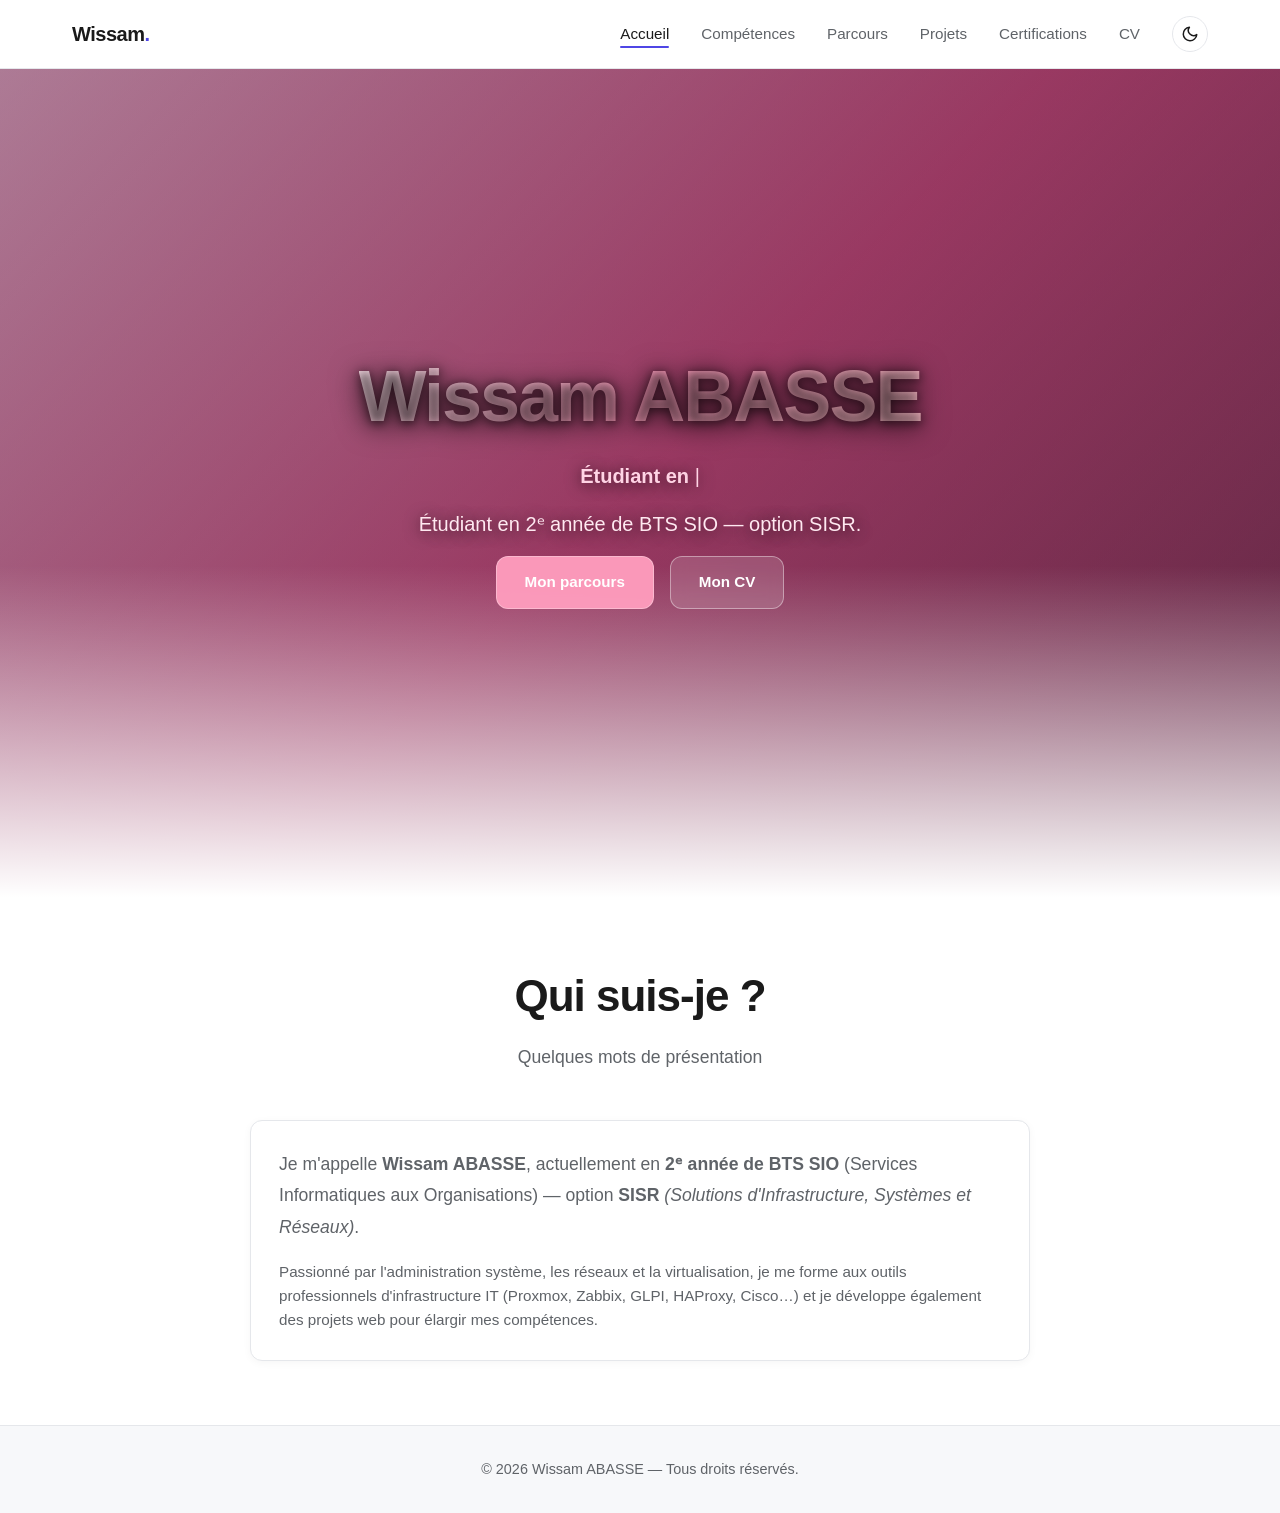
==== commit 0bcb0242: "Add files via upload" ====
--- a/index.html
+++ b/index.html
@@ -1,48 +1,197 @@
 <!DOCTYPE html>
 <html lang="fr">
 <head>
-<meta charset="UTF-8">
-<meta name="viewport" content="width=device-width, initial-scale=1.0">
-<title>Votre Nom — Portfolio</title>
-<meta name="description" content="Portfolio étudiant — développement, projets, compétences">
-<link rel="stylesheet" href="style.css">
+  <meta charset="UTF-8" />
+  <meta name="viewport" content="width=device-width, initial-scale=1.0" />
+  <title>Accueil — Wissam ABASSE</title>
+  <meta name="description" content="Portfolio de Wissam ABASSE — étudiant en BTS SIO option SISR." />
+  <link rel="stylesheet" href="styles.css" />
+  <style>
+    /* ====== Hero with cherry blossom background ====== */
+    .hero-sakura {
+      position: relative;
+      min-height: 92vh;
+      padding: 5rem 1.5rem;
+      display: flex;
+      align-items: center;
+      justify-content: center;
+      overflow: hidden;
+      background-color: #4a2538; /* fallback if image missing */
+      background-image:
+        linear-gradient(135deg, rgba(20, 10, 30, 0.35), rgba(120, 40, 80, 0.4)),
+        url('images/image1.png'),
+        linear-gradient(135deg, #FFB7D5 0%, #C84B7A 50%, #4a2538 100%);
+      background-size: cover;
+      background-position: center;
+      background-repeat: no-repeat;
+    }
+    .hero-sakura::after {
+      content: "";
+      position: absolute;
+      inset: 0;
+      background: linear-gradient(to bottom, transparent 60%, var(--bg) 100%);
+      pointer-events: none;
+    }
+    .hero-sakura .hero-content {
+      position: relative;
+      z-index: 5;
+      text-align: center;
+      max-width: 850px;
+    }
+    .hero-sakura h1 {
+      color: white;
+      font-size: clamp(2.5rem, 6vw, 4.5rem);
+      font-weight: 800;
+      letter-spacing: -2px;
+      margin-bottom: 1.5rem;
+      line-height: 1.1;
+      text-shadow: 0 4px 30px rgba(0,0,0,0.6), 0 2px 10px rgba(0,0,0,0.5);
+    }
+    .hero-sakura h1 span {
+      background: linear-gradient(135deg, #FFE4EE, #FF9DBE, #FFC0CB);
+      -webkit-background-clip: text;
+      background-clip: text;
+      -webkit-text-fill-color: transparent;
+      filter: drop-shadow(0 2px 8px rgba(0,0,0,0.4));
+    }
+    .hero-sakura .subtitle {
+      color: #ffe9f1;
+      font-size: 1.25rem;
+      margin-bottom: 1rem;
+      text-shadow: 0 2px 15px rgba(0,0,0,0.7);
+      font-weight: 500;
+    }
+    .hero-sakura .subtitle strong {
+      color: #FFD4E5;
+    }
+    .hero-sakura .btn-primary {
+      background: rgba(255, 157, 190, 0.95);
+      backdrop-filter: blur(8px);
+      border: 1px solid rgba(255,255,255,0.3);
+    }
+    .hero-sakura .btn-primary:hover {
+      background: #FF7BA8;
+    }
+    .hero-sakura .btn-secondary {
+      background: rgba(255,255,255,0.15);
+      backdrop-filter: blur(8px);
+      color: white;
+      border-color: rgba(255,255,255,0.4);
+    }
+    .hero-sakura .btn-secondary:hover {
+      background: rgba(255,255,255,0.25);
+    }
+
+    /* ====== Falling petals ====== */
+    .petals {
+      position: fixed;
+      top: 0; left: 0;
+      width: 100vw;
+      height: 100vh;
+      pointer-events: none;
+      z-index: 90;
+      overflow: hidden;
+    }
+    .petal {
+      position: absolute;
+      top: -10vh;
+      background-image: url('images/petal.svg');
+      background-size: contain;
+      background-repeat: no-repeat;
+      will-change: transform, top;
+      animation:
+        petalFall var(--fall-duration, 12s) linear infinite,
+        petalSway var(--sway-duration, 3s) ease-in-out infinite alternate;
+      animation-delay: var(--fall-delay, 0s);
+      filter: drop-shadow(0 2px 4px rgba(180, 80, 120, 0.2));
+    }
+    @keyframes petalFall {
+      0% {
+        top: -10vh;
+        transform: rotate(0deg);
+      }
+      100% {
+        top: 110vh;
+        transform: rotate(var(--rotate-end, 720deg));
+      }
+    }
+    @keyframes petalSway {
+      0%   { margin-left: -30px; }
+      100% { margin-left: 30px; }
+    }
+
+    /* "Qui suis-je" card on white panel for contrast */
+    .about-card {
+      max-width: 780px;
+      margin: 0 auto;
+    }
+  </style>
 </head>
 <body>
+  <!-- ===== Navigation ===== -->
+  <nav class="navbar">
+    <div class="nav-container">
+      <a href="index.html" class="logo">Wissam<span>.</span></a>
+      <button class="menu-toggle" id="menuToggle" aria-label="Menu">☰</button>
+      <ul class="nav-links" id="navLinks">
+        <li><a href="index.html">Accueil</a></li>
+        <li><a href="competences.html">Compétences</a></li>
+        <li><a href="parcours.html">Parcours</a></li>
+        <li><a href="projets.html">Projets</a></li>
+        <li><a href="certifications.html">Certifications</a></li>
+        <li><a href="cv.html">CV</a></li>
+        <li>
+          <button class="theme-toggle" id="themeToggle" aria-label="Changer de thème"></button>
+        </li>
+      </ul>
+    </div>
+  </nav>
 
-<nav>
-  <div class="nav-container">
-    <a href="index.html" class="logo">&lt;<span>VotreNom</span>/&gt;</a>
-    <ul class="nav-links">
-      <li><a href="index.html">accueil</a></li>
-      <li><a href="about.html">à propos</a></li>
-      <li><a href="skills.html">compétences</a></li>
-      <li><a href="projects.html">projets</a></li>
-      <li><a href="experience.html">parcours</a></li>
-      <li><a href="certifications.html">certifications</a></li>
-      <li><a href="search.html">recherche</a></li>
-      <li><a href="contact.html">contact</a></li>
-    </ul>
-    <button class="menu-toggle">☰</button>
-  </div>
-</nav>
+  <!-- ===== Main ===== -->
+  <main>
+    <section class="hero-sakura">
+      <div class="hero-content reveal">
+        <h1><span>Wissam ABASSE</span></h1>
+        <p class="subtitle">
+          <strong id="typedText"></strong><span style="color: #FFD4E5">|</span>
+        </p>
+        <p class="subtitle">
+          Étudiant en 2ᵉ année de BTS SIO — option SISR.
+        </p>
+        <div class="btn-group">
+          <a href="parcours.html" class="btn btn-primary">Mon parcours</a>
+          <a href="cv.html" class="btn btn-secondary">Mon CV</a>
+        </div>
+      </div>
+    </section>
 
-<main>
-  <section class="hero">
-    <div class="hero-greeting">$ whoami</div>
-    <h1>Votre Nom<span class="cursor"></span></h1>
-    <h2>Étudiant en informatique.</h2>
-    <p>Bienvenue sur mon portfolio. Je suis passionné par le développement web et les nouvelles technologies. Découvrez mon parcours, mes projets et ce qui m'anime au quotidien.</p>
-    <div class="hero-buttons">
-      <a href="projects.html" class="btn btn-primary">Voir mes projets →</a>
-      <a href="contact.html" class="btn">Me contacter</a>
-    </div>
-  </section>
-</main>
+    <section class="container">
+      <div class="section-header reveal">
+        <h2>Qui suis-je ?</h2>
+        <p>Quelques mots de présentation</p>
+      </div>
 
-<footer>
-  Conçu et développé avec ♥ par <a href="index.html">Votre Nom</a> · © 2026
-</footer>
+      <div class="card about-card reveal delay-1">
+        <p style="font-size: 1.1rem; line-height: 1.8;">
+          Je m'appelle <strong>Wissam ABASSE</strong>, actuellement en
+          <strong>2ᵉ année de BTS SIO</strong> (Services Informatiques aux
+          Organisations) — option <strong>SISR</strong>
+          <em>(Solutions d'Infrastructure, Systèmes et Réseaux)</em>.
+        </p>
+        <p style="margin-top: 1rem; color: var(--text-muted);">
+          Passionné par l'administration système, les réseaux et la
+          virtualisation, je me forme aux outils professionnels d'infrastructure
+          IT (Proxmox, Zabbix, GLPI, HAProxy, Cisco…) et je développe également
+          des projets web pour élargir mes compétences.
+        </p>
+      </div>
+    </section>
+  </main>
 
-<script src="script.js"></script>
+  <footer class="footer">
+    <p>© 2026 Wissam ABASSE — Tous droits réservés.</p>
+  </footer>
+
+  <script src="script.js"></script>
 </body>
 </html>
--- a/styles.css
+++ b/styles.css
@@ -0,0 +1,564 @@
+/* ======================
+   Variables & Reset
+   ====================== */
+:root {
+  --bg: #ffffff;
+  --bg-alt: #f7f8fa;
+  --text: #1a1a1a;
+  --text-muted: #5f6368;
+  --accent: #4f46e5;
+  --accent-hover: #4338ca;
+  --border: #e5e7eb;
+  --card: #ffffff;
+  --shadow: 0 2px 8px rgba(0, 0, 0, 0.04);
+  --shadow-hover: 0 8px 24px rgba(0, 0, 0, 0.08);
+  --radius: 12px;
+  --transition: 0.3s ease;
+}
+
+[data-theme="dark"] {
+  --bg: #0f1115;
+  --bg-alt: #161922;
+  --text: #f3f4f6;
+  --text-muted: #9ca3af;
+  --accent: #818cf8;
+  --accent-hover: #a5b4fc;
+  --border: #2a2e39;
+  --card: #161922;
+  --shadow: 0 2px 8px rgba(0, 0, 0, 0.3);
+  --shadow-hover: 0 8px 24px rgba(0, 0, 0, 0.5);
+}
+
+* {
+  margin: 0;
+  padding: 0;
+  box-sizing: border-box;
+}
+
+html {
+  scroll-behavior: smooth;
+}
+
+body {
+  font-family: -apple-system, BlinkMacSystemFont, "Segoe UI", Roboto, Oxygen,
+    Ubuntu, sans-serif;
+  background: var(--bg);
+  color: var(--text);
+  line-height: 1.6;
+  transition: background var(--transition), color var(--transition);
+  min-height: 100vh;
+  display: flex;
+  flex-direction: column;
+}
+
+/* ======================
+   Navigation
+   ====================== */
+.navbar {
+  position: sticky;
+  top: 0;
+  z-index: 100;
+  background: rgba(255, 255, 255, 0.85);
+  backdrop-filter: blur(12px);
+  -webkit-backdrop-filter: blur(12px);
+  border-bottom: 1px solid var(--border);
+  transition: background var(--transition);
+}
+
+[data-theme="dark"] .navbar {
+  background: rgba(15, 17, 21, 0.85);
+}
+
+.nav-container {
+  max-width: 1200px;
+  margin: 0 auto;
+  padding: 1rem 2rem;
+  display: flex;
+  align-items: center;
+  justify-content: space-between;
+}
+
+.logo {
+  font-size: 1.25rem;
+  font-weight: 700;
+  color: var(--text);
+  text-decoration: none;
+  letter-spacing: -0.5px;
+}
+
+.logo span {
+  color: var(--accent);
+}
+
+.nav-links {
+  display: flex;
+  gap: 2rem;
+  list-style: none;
+  align-items: center;
+}
+
+.nav-links a {
+  color: var(--text-muted);
+  text-decoration: none;
+  font-size: 0.95rem;
+  font-weight: 500;
+  transition: color var(--transition);
+  position: relative;
+}
+
+.nav-links a:hover,
+.nav-links a.active {
+  color: var(--text);
+}
+
+.nav-links a.active::after {
+  content: "";
+  position: absolute;
+  bottom: -6px;
+  left: 0;
+  right: 0;
+  height: 2px;
+  background: var(--accent);
+  border-radius: 2px;
+}
+
+.theme-toggle {
+  background: none;
+  border: 1px solid var(--border);
+  border-radius: 50%;
+  width: 36px;
+  height: 36px;
+  cursor: pointer;
+  display: flex;
+  align-items: center;
+  justify-content: center;
+  color: var(--text);
+  transition: all var(--transition);
+}
+
+.theme-toggle:hover {
+  background: var(--bg-alt);
+  transform: rotate(15deg);
+}
+
+.menu-toggle {
+  display: none;
+  background: none;
+  border: none;
+  color: var(--text);
+  cursor: pointer;
+  font-size: 1.5rem;
+}
+
+/* ======================
+   Hero / Sections
+   ====================== */
+main {
+  flex: 1;
+}
+
+.container {
+  max-width: 1100px;
+  margin: 0 auto;
+  padding: 4rem 2rem;
+}
+
+.hero {
+  text-align: center;
+  padding: 6rem 2rem 4rem;
+  max-width: 900px;
+  margin: 0 auto;
+}
+
+.hero h1 {
+  font-size: clamp(2.5rem, 6vw, 4rem);
+  font-weight: 800;
+  letter-spacing: -2px;
+  margin-bottom: 1.5rem;
+  line-height: 1.1;
+}
+
+.hero h1 span {
+  background: linear-gradient(135deg, var(--accent), #ec4899);
+  -webkit-background-clip: text;
+  background-clip: text;
+  -webkit-text-fill-color: transparent;
+}
+
+.hero .subtitle {
+  font-size: 1.25rem;
+  color: var(--text-muted);
+  margin-bottom: 2.5rem;
+  max-width: 600px;
+  margin-left: auto;
+  margin-right: auto;
+}
+
+.btn-group {
+  display: flex;
+  gap: 1rem;
+  justify-content: center;
+  flex-wrap: wrap;
+}
+
+.btn {
+  display: inline-block;
+  padding: 0.85rem 1.75rem;
+  border-radius: var(--radius);
+  text-decoration: none;
+  font-weight: 600;
+  font-size: 0.95rem;
+  transition: all var(--transition);
+  border: 1px solid transparent;
+  cursor: pointer;
+}
+
+.btn-primary {
+  background: var(--accent);
+  color: white;
+}
+
+.btn-primary:hover {
+  background: var(--accent-hover);
+  transform: translateY(-2px);
+  box-shadow: var(--shadow-hover);
+}
+
+.btn-secondary {
+  background: transparent;
+  color: var(--text);
+  border-color: var(--border);
+}
+
+.btn-secondary:hover {
+  background: var(--bg-alt);
+  transform: translateY(-2px);
+}
+
+/* ======================
+   Section headers
+   ====================== */
+.section-header {
+  text-align: center;
+  margin-bottom: 3rem;
+}
+
+.section-header h2 {
+  font-size: clamp(2rem, 4vw, 2.75rem);
+  font-weight: 800;
+  letter-spacing: -1px;
+  margin-bottom: 0.75rem;
+}
+
+.section-header p {
+  color: var(--text-muted);
+  font-size: 1.1rem;
+}
+
+/* ======================
+   Cards
+   ====================== */
+.grid {
+  display: grid;
+  gap: 1.5rem;
+}
+
+.grid-2 { grid-template-columns: repeat(auto-fit, minmax(280px, 1fr)); }
+.grid-3 { grid-template-columns: repeat(auto-fit, minmax(260px, 1fr)); }
+
+.card {
+  background: var(--card);
+  border: 1px solid var(--border);
+  border-radius: var(--radius);
+  padding: 1.75rem;
+  transition: all var(--transition);
+  box-shadow: var(--shadow);
+}
+
+.card:hover {
+  transform: translateY(-4px);
+  box-shadow: var(--shadow-hover);
+  border-color: var(--accent);
+}
+
+.card h3 {
+  font-size: 1.25rem;
+  margin-bottom: 0.5rem;
+  font-weight: 700;
+}
+
+.card .meta {
+  color: var(--accent);
+  font-size: 0.85rem;
+  font-weight: 600;
+  margin-bottom: 0.75rem;
+  text-transform: uppercase;
+  letter-spacing: 0.5px;
+}
+
+.card p {
+  color: var(--text-muted);
+  font-size: 0.95rem;
+}
+
+.card .tags {
+  display: flex;
+  flex-wrap: wrap;
+  gap: 0.5rem;
+  margin-top: 1rem;
+}
+
+.tag {
+  background: var(--bg-alt);
+  color: var(--text-muted);
+  font-size: 0.75rem;
+  padding: 0.25rem 0.65rem;
+  border-radius: 999px;
+  font-weight: 500;
+}
+
+/* ======================
+   Skills bars
+   ====================== */
+.skill-list {
+  display: grid;
+  gap: 1.25rem;
+}
+
+.skill {
+  background: var(--card);
+  border: 1px solid var(--border);
+  border-radius: var(--radius);
+  padding: 1.25rem 1.5rem;
+}
+
+.skill-head {
+  display: flex;
+  justify-content: space-between;
+  margin-bottom: 0.5rem;
+  font-weight: 600;
+}
+
+.skill-bar {
+  height: 6px;
+  background: var(--bg-alt);
+  border-radius: 999px;
+  overflow: hidden;
+}
+
+.skill-bar-fill {
+  height: 100%;
+  background: linear-gradient(90deg, var(--accent), #ec4899);
+  border-radius: 999px;
+  width: 0;
+  transition: width 1.5s ease;
+}
+
+/* ======================
+   Timeline (parcours)
+   ====================== */
+.timeline {
+  position: relative;
+  max-width: 800px;
+  margin: 0 auto;
+  padding-left: 2rem;
+}
+
+.timeline::before {
+  content: "";
+  position: absolute;
+  left: 8px;
+  top: 0;
+  bottom: 0;
+  width: 2px;
+  background: var(--border);
+}
+
+.timeline-item {
+  position: relative;
+  padding-bottom: 2.5rem;
+}
+
+.timeline-item::before {
+  content: "";
+  position: absolute;
+  left: -2rem;
+  top: 8px;
+  width: 18px;
+  height: 18px;
+  border-radius: 50%;
+  background: var(--bg);
+  border: 3px solid var(--accent);
+  z-index: 1;
+}
+
+.timeline-date {
+  display: inline-block;
+  color: var(--accent);
+  font-weight: 700;
+  font-size: 0.9rem;
+  margin-bottom: 0.4rem;
+  text-transform: uppercase;
+  letter-spacing: 0.5px;
+}
+
+.timeline-item h3 {
+  font-size: 1.2rem;
+  margin-bottom: 0.5rem;
+  font-weight: 700;
+}
+
+.timeline-item p {
+  color: var(--text-muted);
+}
+
+/* ======================
+   Form (contact / cv)
+   ====================== */
+.cv-section {
+  background: var(--card);
+  border: 1px solid var(--border);
+  border-radius: var(--radius);
+  padding: 2.5rem;
+  max-width: 700px;
+  margin: 0 auto;
+  text-align: center;
+  box-shadow: var(--shadow);
+}
+
+.cv-section h3 {
+  font-size: 1.5rem;
+  margin-bottom: 1rem;
+}
+
+.cv-section p {
+  color: var(--text-muted);
+  margin-bottom: 2rem;
+}
+
+/* ======================
+   Footer
+   ====================== */
+.footer {
+  border-top: 1px solid var(--border);
+  padding: 2rem;
+  text-align: center;
+  color: var(--text-muted);
+  font-size: 0.9rem;
+  background: var(--bg-alt);
+}
+
+.footer a {
+  color: var(--accent);
+  text-decoration: none;
+}
+
+/* ======================
+   Animations on scroll
+   ====================== */
+.reveal {
+  opacity: 0;
+  transform: translateY(30px);
+  transition: opacity 0.7s ease, transform 0.7s ease;
+}
+
+.reveal.visible {
+  opacity: 1;
+  transform: translateY(0);
+}
+
+.reveal.delay-1 { transition-delay: 0.1s; }
+.reveal.delay-2 { transition-delay: 0.2s; }
+.reveal.delay-3 { transition-delay: 0.3s; }
+
+/* ======================
+   Responsive
+   ====================== */
+@media (max-width: 768px) {
+  .menu-toggle { display: block; }
+  .nav-links {
+    position: absolute;
+    top: 100%;
+    left: 0;
+    right: 0;
+    background: var(--bg);
+    flex-direction: column;
+    padding: 1.5rem 2rem;
+    border-bottom: 1px solid var(--border);
+    gap: 1.25rem;
+    transform: translateY(-150%);
+    transition: transform var(--transition);
+  }
+  .nav-links.open { transform: translateY(0); }
+  .container { padding: 3rem 1.5rem; }
+  .hero { padding: 3rem 1.5rem; }
+}
+
+/* ======================
+   Page backgrounds — image per page (override via body class)
+   ====================== */
+body.has-bg {
+  background-color: transparent;
+  background-image:
+    linear-gradient(rgba(255, 240, 248, 0.82), rgba(255, 245, 250, 0.92)),
+    var(--page-bg, url('images/image1.png'));
+  background-size: cover;
+  background-position: center;
+  background-attachment: fixed;
+  background-repeat: no-repeat;
+}
+[data-theme="dark"] body.has-bg {
+  background-image:
+    linear-gradient(rgba(15, 17, 21, 0.82), rgba(20, 14, 25, 0.92)),
+    var(--page-bg, url('images/image1.png'));
+}
+
+/* Per-page background images */
+body.bg-competences  { --page-bg: url('images/image6.png'); }
+body.bg-certifs      { --page-bg: url('images/image2.png'); }
+body.bg-cv           { --page-bg: url('images/image3.jpg'); }
+body.bg-projets      { --page-bg: url('images/image4.png'); }
+body.bg-parcours     { --page-bg: url('images/image5.png'); }
+/* Make sure footer remains visible on bg */
+body.has-bg .footer {
+  background: rgba(247, 248, 250, 0.9);
+  backdrop-filter: blur(8px);
+}
+[data-theme="dark"] body.has-bg .footer {
+  background: rgba(22, 25, 34, 0.9);
+}
+
+/* ======================
+   Falling sakura petals (shared, every page that has #petals)
+   ====================== */
+.petals {
+  position: fixed;
+  top: 0; left: 0;
+  width: 100vw;
+  height: 100vh;
+  pointer-events: none;
+  z-index: 90;
+  overflow: hidden;
+}
+.petal {
+  position: absolute;
+  top: -10vh;
+  background-image: url('images/petal.svg');
+  background-size: contain;
+  background-repeat: no-repeat;
+  will-change: transform, top;
+  animation:
+    petalFall var(--fall-duration, 12s) linear infinite,
+    petalSway var(--sway-duration, 3s) ease-in-out infinite alternate;
+  animation-delay: var(--fall-delay, 0s);
+  filter: drop-shadow(0 2px 4px rgba(180, 80, 120, 0.2));
+}
+@keyframes petalFall {
+  0%   { top: -10vh; transform: rotate(0deg); }
+  100% { top: 110vh; transform: rotate(var(--rotate-end, 720deg)); }
+}
+@keyframes petalSway {
+  0%   { margin-left: -30px; }
+  100% { margin-left: 30px; }
+}
+
